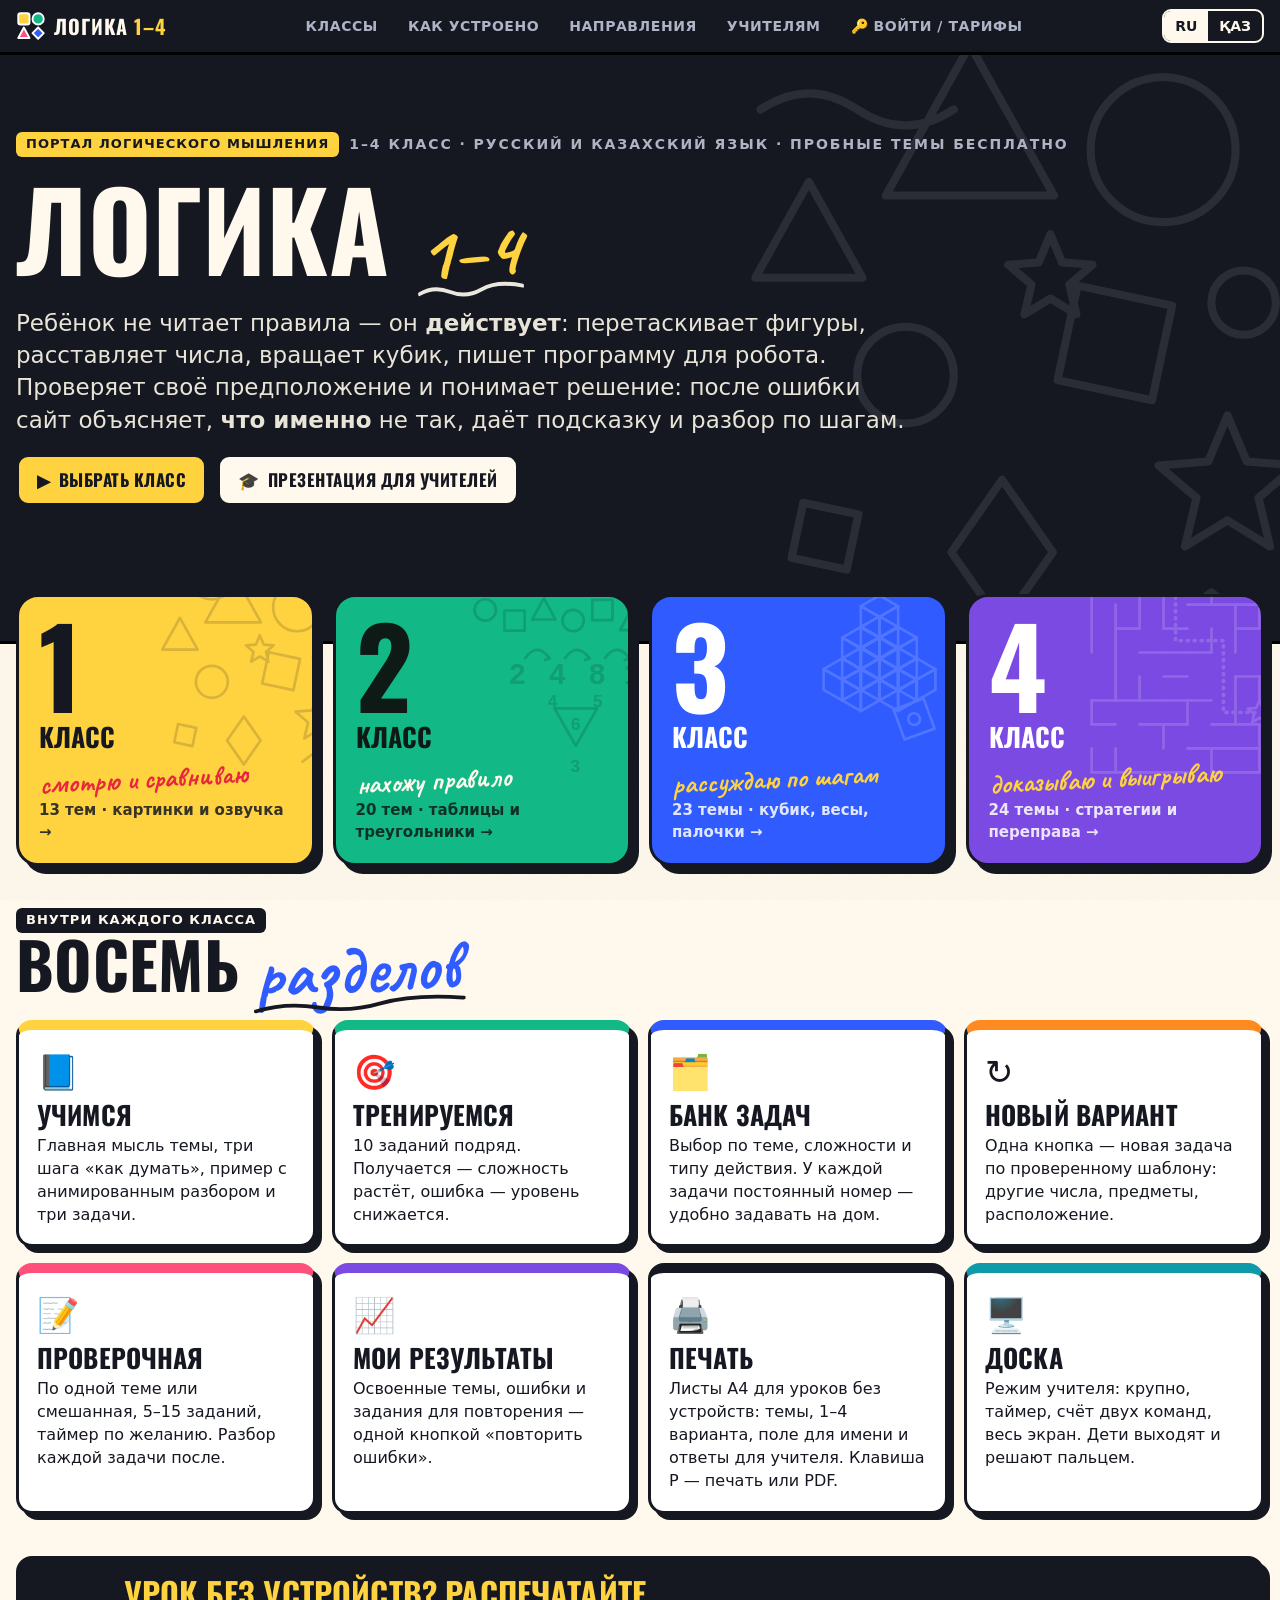
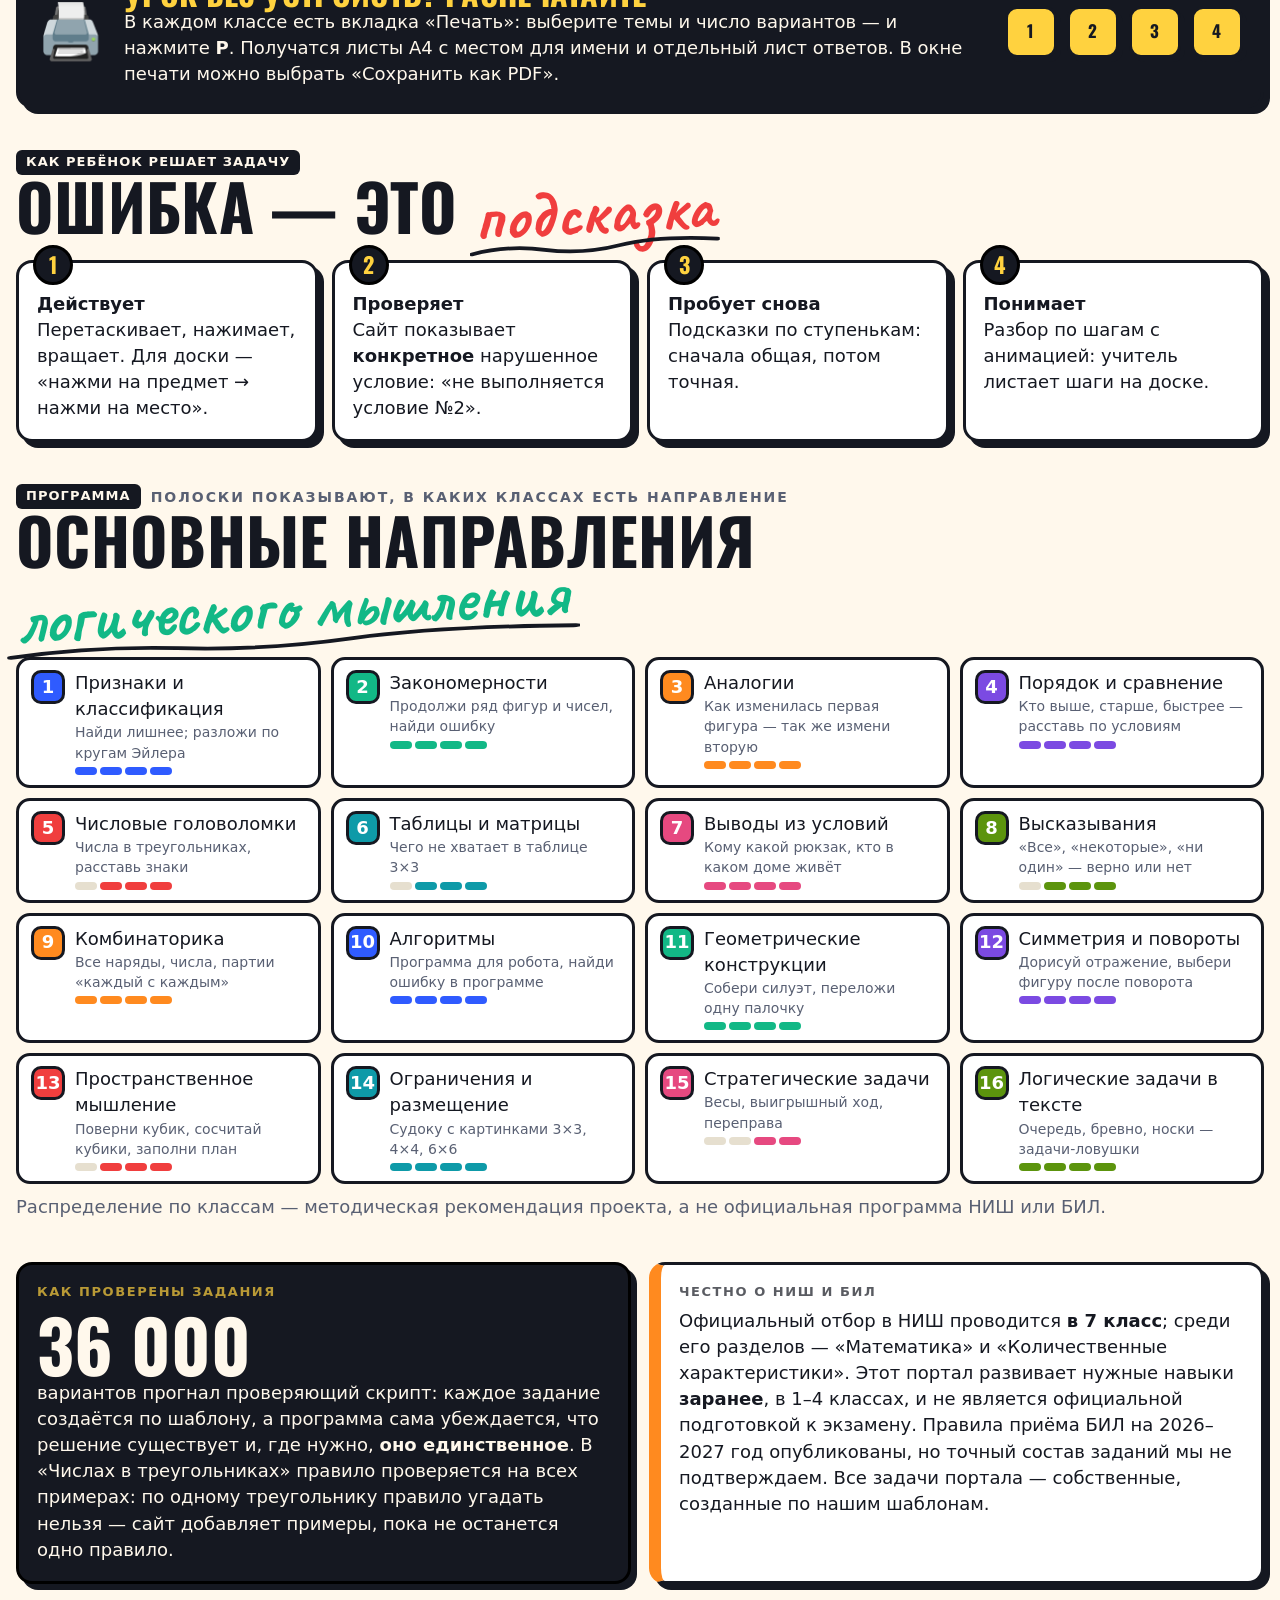
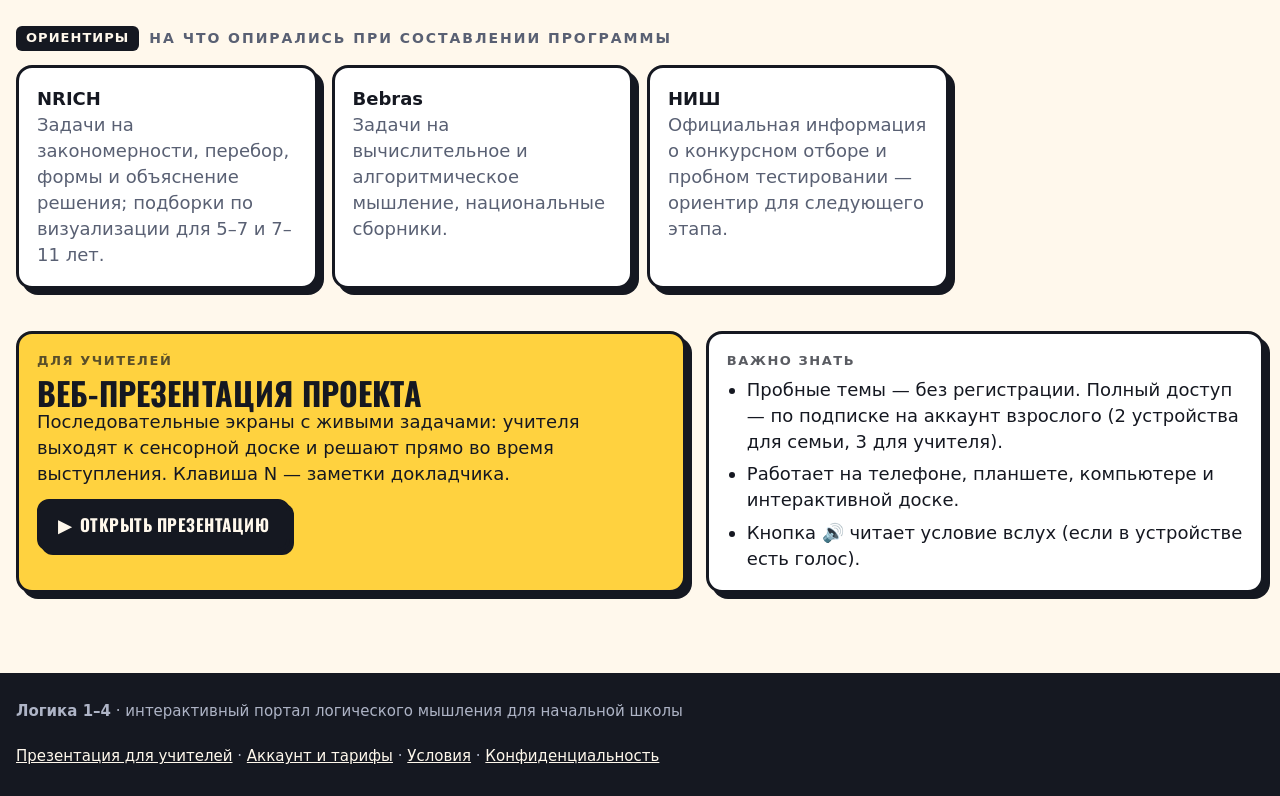
==== index.html @ 484ac3f2 "Публикация открытой части сайта" ====
<!doctype html>
<html lang="ru">
<head>
<meta charset="utf-8">
<meta name="viewport" content="width=device-width,initial-scale=1">
<title>Логика 1–4 — портал логического мышления</title>
<meta name="description" content="Интерактивный портал логического мышления для 1–4 классов: объяснения, задания трёх уровней, банк задач, новые варианты, проверочные работы и режим интерактивной доски. Русский и казахский язык.">
<link rel="icon" href="assets/img/favicon.svg" type="image/svg+xml">
<link rel="stylesheet" href="assets/css/fonts.css?v=4">
<link rel="stylesheet" href="assets/css/style.css?v=4">
<link rel="stylesheet" href="assets/css/site.css?v=4">
<style>
  .topbar .in{justify-content:space-between}
  .plinks{display:flex;gap:6px;flex-wrap:wrap}
  .plinks a{padding:8px 12px;border-radius:9px;font-size:14px;font-weight:700;text-transform:uppercase;letter-spacing:.04em;color:#AEB4C6;text-decoration:none}
  .plinks a:hover{color:#fff}
  .stepsline{display:grid;grid-template-columns:repeat(4,1fr);gap:14px;margin-top:12px}
  .stepsline .card{position:relative;padding-top:28px}
  .stepsline .sn{position:absolute;top:-18px;left:14px;width:40px;height:40px;border-radius:50%;background:var(--ink);color:var(--yellow);display:grid;place-items:center;font-family:var(--f-disp);font-weight:700;font-size:22px;border:3px solid #000}
  .bigfact{font-family:var(--f-disp);font-weight:700;font-size:clamp(40px,6vw,72px);line-height:1;font-variation-settings:"wdth" 75}
  @media (max-width:900px){.stepsline{grid-template-columns:1fr 1fr}}
  @media (max-width:640px){.stepsline{grid-template-columns:1fr}}
</style>
</head>
<body>
<header class="topbar"><div class="in">
  <a class="brand" href="index.html"><svg class="logo" viewBox="0 0 40 40"><rect x="3" y="3" width="15" height="15" rx="3" fill="#FFD23F" stroke="#fff" stroke-width="2.5"/><circle cx="29.5" cy="10.5" r="7.5" fill="#12B886" stroke="#fff" stroke-width="2.5"/><path d="M10.5 22 L18 36 L3 36 Z" fill="#FF4F7B" stroke="#fff" stroke-width="2.5" stroke-linejoin="round"/><path d="M29.5 22 L37 29.5 L29.5 37 L22 29.5 Z" fill="#2F5BFF" stroke="#fff" stroke-width="2.5" stroke-linejoin="round"/></svg><span>Логика <i>1–4</i></span></a>
  <nav class="plinks"><a href="#classes"><span class="ru">Классы</span><span class="kz">Сыныптар</span></a><a href="#how"><span class="ru">Как устроено</span><span class="kz">Құрылымы</span></a><a href="#dirs"><span class="ru">Направления</span><span class="kz">Бағыттар</span></a><a href="teacher/index.html"><span class="ru">Учителям</span><span class="kz">Мұғалімдерге</span></a><a href="account/index.html">🔑 <span class="ru">Войти / тарифы</span><span class="kz">Кіру / тарифтер</span></a></nav>
  <div class="lang-switch" style="margin-left:0"><button data-l="ru">RU</button><button data-l="kz">ҚАЗ</button></div>
</div></header>

<main>
<section class="phero t-dark"><div class="deco d-1"></div><div class="in">
  <div class="eyebrow"><span class="tag"><span class="ru">Портал логического мышления</span><span class="kz">Логикалық ойлау порталы</span></span><span class="ru">1–4 класс · русский и казахский язык · пробные темы бесплатно</span><span class="kz">1–4 сынып · орыс және қазақ тілі · сынақ тақырыптары тегін</span></div>
  <h1><span class="ru">Логика</span><span class="kz">Логика</span> <span class="hand u">1–4</span></h1>
  <p class="lead"><span class="ru">Ребёнок не читает правила — он <b>действует</b>: перетаскивает фигуры, расставляет числа, вращает кубик, пишет программу для робота. Проверяет своё предположение и понимает решение: после ошибки сайт объясняет, <b>что именно</b> не так, даёт подсказку и разбор по шагам.</span><span class="kz">Бала ережені оқымайды — ол <b>әрекет етеді</b>: фигураларды сүйрейді, сандарды қояды, текшені айналдырады, роботқа бағдарлама жазады. Болжамын тексеріп, шешімін түсінеді: қателессе, сайт <b>нақты не</b> дұрыс емес екенін түсіндіреді, кеңес береді, қадамдап талдайды.</span></p>
  <div class="btns"><a class="btn y" href="#classes">▶ <span class="ru">Выбрать класс</span><span class="kz">Сыныпты таңдау</span></a><a class="btn" href="teacher/index.html">🎓 <span class="ru">Презентация для учителей</span><span class="kz">Мұғалімдерге презентация</span></a></div>
  <div style="height:40px"></div>
</div></section>

<div class="page" style="padding-top:0">
  <section id="classes" class="gcards">
    <a class="gcard t-yellow" href="1/index.html"><div class="deco d-1"></div><div class="num">1</div><div class="cl"><span class="ru">класс</span><span class="kz">сынып</span></div><span class="hand"><span class="ru">смотрю и сравниваю</span><span class="kz">қараймын, салыстырамын</span></span><span class="go"><span class="ru">13 тем · картинки и озвучка →</span><span class="kz">13 тақырып · суреттер мен дыбыс →</span></span></a>
    <a class="gcard t-green" href="2/index.html"><div class="deco d-2"></div><div class="num">2</div><div class="cl"><span class="ru">класс</span><span class="kz">сынып</span></div><span class="hand"><span class="ru">нахожу правило</span><span class="kz">ережені табамын</span></span><span class="go"><span class="ru">20 тем · таблицы и треугольники →</span><span class="kz">20 тақырып · кестелер мен үшбұрыштар →</span></span></a>
    <a class="gcard t-blue" href="3/index.html"><div class="deco d-3"></div><div class="num">3</div><div class="cl"><span class="ru">класс</span><span class="kz">сынып</span></div><span class="hand"><span class="ru">рассуждаю по шагам</span><span class="kz">қадамдап ойлаймын</span></span><span class="go"><span class="ru">23 темы · кубик, весы, палочки →</span><span class="kz">23 тақырып · текше, таразы, таяқшалар →</span></span></a>
    <a class="gcard t-purple" href="4/index.html"><div class="deco d-4"></div><div class="num">4</div><div class="cl"><span class="ru">класс</span><span class="kz">сынып</span></div><span class="hand"><span class="ru">доказываю и выигрываю</span><span class="kz">дәлелдеймін, жеңемін</span></span><span class="go"><span class="ru">24 темы · стратегии и переправа →</span><span class="kz">24 тақырып · стратегиялар мен өткел →</span></span></a>
  </section>

  <section id="how" class="sec">
    <div class="eyebrow"><span class="tag"><span class="ru">Внутри каждого класса</span><span class="kz">Әр сыныптың ішінде</span></span></div>
    <h2><span class="ru">Восемь</span><span class="kz">Сегіз</span> <span class="hand u" style="color:var(--blue)"><span class="ru">разделов</span><span class="kz">бөлім</span></span></h2>
    <div class="how" style="margin-top:16px">
      <div class="card" style="--c:var(--yellow)"><div class="ic">📘</div><h3><span class="ru">Учимся</span><span class="kz">Үйренеміз</span></h3><p><span class="ru">Главная мысль темы, три шага «как думать», пример с анимированным разбором и три задачи.</span><span class="kz">Тақырыптың басты ойы, «қалай ойлау» үш қадамы, анимациялы талдауы бар мысал және үш есеп.</span></p></div>
      <div class="card" style="--c:var(--green)"><div class="ic">🎯</div><h3><span class="ru">Тренируемся</span><span class="kz">Жаттығамыз</span></h3><p><span class="ru">10 заданий подряд. Получается — сложность растёт, ошибка — уровень снижается.</span><span class="kz">Қатарынан 10 тапсырма. Шықса — қиындық өседі, қателессе — деңгей төмендейді.</span></p></div>
      <div class="card" style="--c:var(--blue)"><div class="ic">🗂️</div><h3><span class="ru">Банк задач</span><span class="kz">Есептер банкі</span></h3><p><span class="ru">Выбор по теме, сложности и типу действия. У каждой задачи постоянный номер — удобно задавать на дом.</span><span class="kz">Тақырып, қиындық және әрекет түрі бойынша таңдау. Әр есептің тұрақты нөмірі бар — үйге беруге ыңғайлы.</span></p></div>
      <div class="card" style="--c:var(--orange)"><div class="ic">↻</div><h3><span class="ru">Новый вариант</span><span class="kz">Жаңа нұсқа</span></h3><p><span class="ru">Одна кнопка — новая задача по проверенному шаблону: другие числа, предметы, расположение.</span><span class="kz">Бір батырма — тексерілген үлгі бойынша жаңа есеп: басқа сандар, заттар, орналасу.</span></p></div>
      <div class="card" style="--c:var(--pink)"><div class="ic">📝</div><h3><span class="ru">Проверочная</span><span class="kz">Тексеру жұмысы</span></h3><p><span class="ru">По одной теме или смешанная, 5–15 заданий, таймер по желанию. Разбор каждой задачи после.</span><span class="kz">Бір тақырып немесе аралас, 5–15 тапсырма, қаласаң таймер. Соңында әр есептің талдауы.</span></p></div>
      <div class="card" style="--c:var(--purple)"><div class="ic">📈</div><h3><span class="ru">Мои результаты</span><span class="kz">Нәтижелерім</span></h3><p><span class="ru">Освоенные темы, ошибки и задания для повторения — одной кнопкой «повторить ошибки».</span><span class="kz">Меңгерілген тақырыптар, қателер және қайталауға арналған тапсырмалар — «қателерді қайталау» бір батырмасымен.</span></p></div>
      <div class="card" style="--c:var(--ink)"><div class="ic">🖨️</div><h3><span class="ru">Печать</span><span class="kz">Басып шығару</span></h3><p><span class="ru">Листы A4 для уроков без устройств: темы, 1–4 варианта, поле для имени и ответы для учителя. Клавиша P — печать или PDF.</span><span class="kz">Құрылғысыз сабаққа A4 парақтар: тақырыптар, 1–4 нұсқа, есімге орын және мұғалімге жауаптар. P пернесі — басып шығару не PDF.</span></p></div>
      <div class="card" style="--c:var(--teal)"><div class="ic">🖥️</div><h3><span class="ru">Доска</span><span class="kz">Тақта</span></h3><p><span class="ru">Режим учителя: крупно, таймер, счёт двух команд, весь экран. Дети выходят и решают пальцем.</span><span class="kz">Мұғалім режимі: ірі, таймер, екі топтың есебі, толық экран. Балалар шығып, саусақпен шешеді.</span></p></div>
    </div>
  </section>

  <section class="sec">
    <div class="card" style="background:var(--ink);color:var(--paper);display:flex;gap:20px;align-items:center;flex-wrap:wrap">
      <div style="font-size:54px">🖨️</div>
      <div style="flex:1;min-width:260px"><h3 style="color:var(--yellow)"><span class="ru">Урок без устройств? Распечатайте</span><span class="kz">Құрылғысыз сабақ па? Басып шығарыңыз</span></h3>
        <p><span class="ru">В каждом классе есть вкладка «Печать»: выберите темы и число вариантов — и нажмите <b>P</b>. Получатся листы A4 с местом для имени и отдельный лист ответов. В окне печати можно выбрать «Сохранить как PDF».</span><span class="kz">Әр сыныпта «Басып шығару» қойындысы бар: тақырыптар мен нұсқа санын таңдап, <b>P</b> басыңыз. Есімге орны бар A4 парақтар және бөлек жауап парағы шығады. Басып шығару терезесінде «PDF ретінде сақтау» таңдауға болады.</span></p></div>
      <div class="btns"><a class="btn y" href="1/index.html#/print">1</a><a class="btn y" href="2/index.html#/print">2</a><a class="btn y" href="3/index.html#/print">3</a><a class="btn y" href="4/index.html#/print">4</a></div>
    </div>
  </section>

  <section class="sec">
    <div class="eyebrow"><span class="tag"><span class="ru">Как ребёнок решает задачу</span><span class="kz">Бала есепті қалай шығарады</span></span></div>
    <h2><span class="ru">Ошибка — это</span><span class="kz">Қате — бұл</span> <span class="hand u" style="color:var(--red)"><span class="ru">подсказка</span><span class="kz">кеңес</span></span></h2>
    <div class="stepsline">
      <div class="card"><span class="sn">1</span><b><span class="ru">Действует</span><span class="kz">Әрекет етеді</span></b><p><span class="ru">Перетаскивает, нажимает, вращает. Для доски — «нажми на предмет → нажми на место».</span><span class="kz">Сүйрейді, басады, айналдырады. Тақта үшін — «затты бас → орынды бас».</span></p></div>
      <div class="card"><span class="sn">2</span><b><span class="ru">Проверяет</span><span class="kz">Тексереді</span></b><p><span class="ru">Сайт показывает <b>конкретное</b> нарушенное условие: «не выполняется условие №2».</span><span class="kz">Сайт бұзылған <b>нақты</b> шартты көрсетеді: «№2 шарт орындалмайды».</span></p></div>
      <div class="card"><span class="sn">3</span><b><span class="ru">Пробует снова</span><span class="kz">Қайта көреді</span></b><p><span class="ru">Подсказки по ступенькам: сначала общая, потом точная.</span><span class="kz">Кеңестер сатылы: алдымен жалпы, сосын нақты.</span></p></div>
      <div class="card"><span class="sn">4</span><b><span class="ru">Понимает</span><span class="kz">Түсінеді</span></b><p><span class="ru">Разбор по шагам с анимацией: учитель листает шаги на доске.</span><span class="kz">Анимациялы қадамдық талдау: мұғалім қадамдарды тақтада ауыстырады.</span></p></div>
    </div>
  </section>

  <section id="dirs" class="sec">
    <div class="eyebrow"><span class="tag"><span class="ru">Программа</span><span class="kz">Бағдарлама</span></span><span class="ru">полоски показывают, в каких классах есть направление</span><span class="kz">жолақтар бағыттың қай сыныптарда барын көрсетеді</span></div>
    <h2><span class="ru">Основные направления</span><span class="kz">Логикалық ойлаудың</span> <span class="hand u" style="color:var(--green)"><span class="ru">логического мышления</span><span class="kz">негізгі бағыттары</span></span></h2>
    <div class="dirlist" id="dirlist" style="margin-top:16px"></div>
    <p class="mute" style="margin-top:10px"><span class="ru">Распределение по классам — методическая рекомендация проекта, а не официальная программа НИШ или БИЛ.</span><span class="kz">Сыныптарға бөлу — жобаның әдістемелік ұсынымы, НЗМ немесе БИЛ ресми бағдарламасы емес.</span></p>
  </section>

  <section class="sec">
    <div class="grid g2">
      <div class="card dk"><div class="k" style="color:var(--yellow)"><span class="ru">Как проверены задания</span><span class="kz">Тапсырмалар қалай тексерілді</span></div>
        <div class="bigfact">36 000</div>
        <p><span class="ru">вариантов прогнал проверяющий скрипт: каждое задание создаётся по шаблону, а программа сама убеждается, что решение существует и, где нужно, <b>оно единственное</b>. В «Числах в треугольниках» правило проверяется на всех примерах: по одному треугольнику правило угадать нельзя — сайт добавляет примеры, пока не останется одно правило.</span><span class="kz">нұсқаны тексеруші скрипт өткізді: әр тапсырма үлгі бойынша жасалады, ал бағдарлама шешімі бар екенін және қажет болса <b>оның жалғыз екенін</b> өзі тексереді. «Үшбұрыштағы сандарда» ереже барлық мысалда тексеріледі: бір үшбұрыштан ережені табу мүмкін емес — сайт бір ереже қалғанша мысал қосады.</span></p></div>
      <div class="card note"><div class="k"><span class="ru">Честно о НИШ и БИЛ</span><span class="kz">НЗМ мен БИЛ туралы шынын айтсақ</span></div>
        <p><span class="ru">Официальный отбор в НИШ проводится <b>в 7 класс</b>; среди его разделов — «Математика» и «Количественные характеристики». Этот портал развивает нужные навыки <b>заранее</b>, в 1–4 классах, и не является официальной подготовкой к экзамену. Правила приёма БИЛ на 2026–2027 год опубликованы, но точный состав заданий мы не подтверждаем. Все задачи портала — собственные, созданные по нашим шаблонам.</span><span class="kz">НЗМ-ге ресми іріктеу <b>7-сыныпқа</b> өткізіледі; оның бөлімдері арасында «Математика» және «Сандық сипаттамалар» бар. Бұл портал қажетті дағдыларды 1–4 сыныпта <b>алдын ала</b> дамытады және ресми емтиханға дайындық емес. БИЛ-дің 2026–2027 жылға қабылдау ережелері жарияланған, бірақ тапсырмалардың нақты құрамын растамаймыз. Порталдағы барлық есеп — өзіміздің үлгілер бойынша жасалған.</span></p></div>
    </div>
  </section>

  <section class="sec">
    <div class="eyebrow"><span class="tag"><span class="ru">Ориентиры</span><span class="kz">Бағдарлар</span></span><span class="ru">на что опирались при составлении программы</span><span class="kz">бағдарламаны құрағанда сүйенгеніміз</span></div>
    <div class="srcs" style="margin-top:14px">
      <a class="card" href="https://nrich.maths.org/" target="_blank" rel="noopener"><b>NRICH</b><p class="mute"><span class="ru">Задачи на закономерности, перебор, формы и объяснение решения; подборки по визуализации для 5–7 и 7–11 лет.</span><span class="kz">Заңдылық, іріктеу, пішін және шешімді түсіндіру есептері; 5–7 және 7–11 жасқа көрнекі ойлау жинақтары.</span></p></a>
      <a class="card" href="https://www.bebras.org/" target="_blank" rel="noopener"><b>Bebras</b><p class="mute"><span class="ru">Задачи на вычислительное и алгоритмическое мышление, национальные сборники.</span><span class="kz">Есептеу және алгоритмдік ойлау есептері, ұлттық жинақтар.</span></p></a>
      <a class="card" href="https://www.nis.edu.kz/" target="_blank" rel="noopener"><b><span class="ru">НИШ</span><span class="kz">НЗМ</span></b><p class="mute"><span class="ru">Официальная информация о конкурсном отборе и пробном тестировании — ориентир для следующего этапа.</span><span class="kz">Конкурстық іріктеу және сынақ тестілеу туралы ресми ақпарат — келесі кезеңге бағдар.</span></p></a>
    </div>
  </section>

  <section class="sec">
    <div class="teacher">
      <div class="card" style="background:var(--yellow)"><div class="k"><span class="ru">Для учителей</span><span class="kz">Мұғалімдерге</span></div><h3><span class="ru">Веб-презентация проекта</span><span class="kz">Жобаның веб-презентациясы</span></h3>
        <p><span class="ru">Последовательные экраны с живыми задачами: учителя выходят к сенсорной доске и решают прямо во время выступления. Клавиша N — заметки докладчика.</span><span class="kz">Тірі есептері бар экрандар: мұғалімдер сөз сөйлеу кезінде сенсорлы тақтаға шығып, шешеді. N пернесі — баяндамашы жазбалары.</span></p>
        <div class="btns" style="margin-top:12px"><a class="btn dk" href="teacher/index.html">▶ <span class="ru">Открыть презентацию</span><span class="kz">Презентацияны ашу</span></a></div></div>
      <div class="card"><div class="k"><span class="ru">Важно знать</span><span class="kz">Білу маңызды</span></div>
        <ul style="margin-left:20px;display:flex;flex-direction:column;gap:6px">
          <li><span class="ru">Пробные темы — без регистрации. Полный доступ — по подписке на аккаунт взрослого (2 устройства для семьи, 3 для учителя).</span><span class="kz">Сынақ тақырыптары — тіркеусіз. Толық қолжетімділік — ересектің аккаунтына жазылым арқылы (отбасына 2, мұғалімге 3 құрылғы).</span></li>
          <li><span class="ru">Работает на телефоне, планшете, компьютере и интерактивной доске.</span><span class="kz">Телефонда, планшетте, компьютерде және интерактивті тақтада жұмыс істейді.</span></li>
          <li><span class="ru">Кнопка 🔊 читает условие вслух (если в устройстве есть голос).</span><span class="kz">🔊 батырмасы шартты дауыстап оқиды (құрылғыда дауыс болса).</span></li>
        </ul></div>
    </div>
  </section>
</div>
</main>
<footer><div class="in"><div><b>Логика 1–4</b> · <span class="ru">интерактивный портал логического мышления для начальной школы</span><span class="kz">бастауыш мектепке арналған логикалық ойлаудың интерактивті порталы</span></div><div><a href="teacher/index.html"><span class="ru">Презентация для учителей</span><span class="kz">Мұғалімдерге презентация</span></a> · <a href="account/index.html"><span class="ru">Аккаунт и тарифы</span><span class="kz">Аккаунт және тарифтер</span></a> · <a href="terms.html"><span class="ru">Условия</span><span class="kz">Шарттар</span></a> · <a href="privacy.html"><span class="ru">Конфиденциальность</span><span class="kz">Құпиялылық</span></a></div></div></footer>
<script src="assets/js/core.js?v=4"></script>
<script src="assets/js/curriculum.js?v=4"></script>
<script>
  // список направлений с полосками классов
  const TT = { odd: "classify", sort: "classify", pattern: "patterns", numseq: "patterns", analogy: "analogy", order: "order", triangle: "numpuzzle", signs: "numpuzzle", matrix: "matrix", deduce: "deduce", statements: "statements", combi: "combi", robot: "algo", pieces: "geometry", sticks: "geometry", mirror: "symmetry", rotate: "symmetry", cube3d: "spatial", cubes: "spatial", sudoku: "sudoku", scales: "strategy", nim: "strategy", river: "strategy", wordprob: "text" };
  const EX = { classify: tx("Найди лишнее; разложи по кругам Эйлера", "Артығын тап; Эйлер шеңберлеріне орналастыр"), patterns: tx("Продолжи ряд фигур и чисел, найди ошибку", "Фигуралар мен сандар қатарын жалғастыр, қатені тап"), analogy: tx("Как изменилась первая фигура — так же измени вторую", "Бірінші фигура қалай өзгерді — екіншісін де солай өзгерт"), order: tx("Кто выше, старше, быстрее — расставь по условиям", "Кім биік, үлкен, жылдам — шарт бойынша тұрғыз"), numpuzzle: tx("Числа в треугольниках, расставь знаки", "Үшбұрыштағы сандар, таңбаларды қой"), matrix: tx("Чего не хватает в таблице 3×3", "3×3 кестеде не жетпейді"), deduce: tx("Кому какой рюкзак, кто в каком доме живёт", "Кімге қай рюкзак, кім қай үйде тұрады"), statements: tx("«Все», «некоторые», «ни один» — верно или нет", "«Барлық», «кейбір», «бірде-бір» — дұрыс па"), combi: tx("Все наряды, числа, партии «каждый с каждым»", "Барлық киім, сандар, «әркім әркіммен» партиялар"), algo: tx("Программа для робота, найди ошибку в программе", "Роботқа бағдарлама, бағдарламадағы қатені тап"), geometry: tx("Собери силуэт, переложи одну палочку", "Сұлбаны құрастыр, бір таяқшаны ауыстыр"), symmetry: tx("Дорисуй отражение, выбери фигуру после поворота", "Шағылысын сал, бұрғаннан кейінгі фигураны таңда"), spatial: tx("Поверни кубик, сосчитай кубики, заполни план", "Текшені айналдыр, текшелерді сана, жоспарды толтыр"), sudoku: tx("Судоку с картинками 3×3, 4×4, 6×6", "Суретті судоку 3×3, 4×4, 6×6"), strategy: tx("Весы, выигрышный ход, переправа", "Таразы, жеңіс жүрісі, өткел"), text: tx("Очередь, бревно, носки — задачи-ловушки", "Кезек, бөрене, шұлық — тұзақ-есептер") };
  const html = Object.entries(DIRS).sort((a, b) => a[1].n - b[1].n).map(([d, v]) => {
    const gr = [1, 2, 3, 4].map(g => GRADES[g].topics.some(t => TT[t] === d));
    return `<div class="di" style="--dc:${v.color}"><b>${v.n}</b><div>${T(v.title)}<small>${T(EX[d])}</small><div class="gradeline">${gr.map((on, i) => `<i class="${on ? "on" : ""}" title="${i + 1} класс"></i>`).join("")}</div></div></div>`;
  }).join("");
  document.getElementById("dirlist").innerHTML = html;
  initLang();
</script>
</body>
</html>
---- assets/css/fonts.css ----
/* Шрифты лежат в проекте — сайт не зависит от Google Fonts и работает в любой сети.
   Caveat — рукописные пометки; Oswald — заголовки на устройствах без Bahnschrift (телефоны, планшеты, Mac). */
@font-face{font-family:"Caveat";font-weight:700;font-display:swap;src:url(../fonts/caveat-latin-700.woff2) format("woff2");unicode-range:U+0000-00FF,U+0131,U+0152-0153,U+02BB-02BC,U+02C6,U+02DA,U+02DC,U+2000-206F,U+20AC,U+2122,U+2191,U+2193,U+2212,U+2215}
@font-face{font-family:"Caveat";font-weight:700;font-display:swap;src:url(../fonts/caveat-cyrillic-700.woff2) format("woff2");unicode-range:U+0301,U+0400-045F,U+0490-0491,U+04B0-04B1,U+2116}
@font-face{font-family:"Caveat";font-weight:700;font-display:swap;src:url(../fonts/caveat-cyrillic-ext-700.woff2) format("woff2");unicode-range:U+0460-052F,U+1C80-1C88,U+20B4,U+2DE0-2DFF,U+A640-A69F,U+FE2E-FE2F}
@font-face{font-family:"Oswald";font-weight:200 700;font-display:swap;src:url(../fonts/oswald-latin.woff2) format("woff2");unicode-range:U+0000-00FF,U+0131,U+0152-0153,U+02BB-02BC,U+02C6,U+02DA,U+02DC,U+2000-206F,U+20AC,U+2122,U+2191,U+2193,U+2212,U+2215}
@font-face{font-family:"Oswald";font-weight:200 700;font-display:swap;src:url(../fonts/oswald-cyrillic.woff2) format("woff2");unicode-range:U+0301,U+0400-045F,U+0490-0491,U+04B0-04B1,U+2116}
@font-face{font-family:"Oswald";font-weight:200 700;font-display:swap;src:url(../fonts/oswald-cyrillic-ext.woff2) format("woff2");unicode-range:U+0460-052F,U+1C80-1C88,U+20B4,U+2DE0-2DFF,U+A640-A69F,U+FE2E-FE2F}
---- assets/css/style.css ----
/* =====================================================================
   ЛОГИКА 1–4 — оформление. Та же система, что в уроке «Логика с нуля»:
   плоские контрастные цвета, толстая обводка, жёсткая тень, крупные
   сжатые заголовки + рукописные пометки Caveat.  Цвета — здесь, вверху.
   ===================================================================== */
:root{
  --ink:#151821; --paper:#FFF8EC; --card:#FFFFFF; --line:#151821;
  --blue:#2F5BFF; --green:#12B886; --pink:#FF4F7B; --red:#F03E3E; --orange:#FF8A1F;
  --purple:#7B4AE2; --teal:#0E9AA8; --yellow:#FFD23F; --mute:#596073;
  --g:#FFD23F; --gink:#151821;           /* цвет класса — задаётся на странице класса */
  --f-disp:Bahnschrift,"Oswald","Segoe UI",Arial,sans-serif;
  --f-body:Bahnschrift,"Segoe UI",system-ui,-apple-system,Roboto,Arial,sans-serif;
  --f-hand:Caveat,"Segoe Print",cursive;
  --f-mono:Consolas,"Courier New",monospace;
  --r:16px; --sh:6px 6px 0 var(--line);
}
*{box-sizing:border-box;margin:0;padding:0}
html{-webkit-text-size-adjust:100%}
body{background:var(--paper);color:var(--ink);font-family:var(--f-body);font-size:18px;line-height:1.45;min-height:100vh;overflow-x:hidden}
button{font:inherit;color:inherit;cursor:pointer;border:0;background:none;touch-action:manipulation}
a{color:inherit}
img,svg{max-width:100%}
body:not(.lang-kz) .kz{display:none!important}
body.lang-kz .ru{display:none!important}
::selection{background:var(--yellow)}

/* бумажная фактура */
body::before{content:"";position:fixed;inset:0;pointer-events:none;z-index:0;opacity:.35;
  background-image:url("data:image/svg+xml,%3Csvg xmlns='http://www.w3.org/2000/svg' width='160' height='160'%3E%3Cfilter id='n'%3E%3CfeTurbulence type='fractalNoise' baseFrequency='.9' numOctaves='2'/%3E%3CfeColorMatrix values='0 0 0 0 0.08  0 0 0 0 0.07  0 0 0 0 0.05  0 0 0 .09 0'/%3E%3C/filter%3E%3Crect width='160' height='160' filter='url(%23n)'/%3E%3C/svg%3E")}

/* ================= ТИПОГРАФИКА ================= */
h1,h2,h3,.disp{font-family:var(--f-disp);font-weight:700;font-variation-settings:"wdth" 75,"wght" 700;text-transform:uppercase;line-height:.95;letter-spacing:.005em}
h1{font-size:clamp(46px,8.5vw,118px)}
h2{font-size:clamp(32px,5vw,64px)}
h3{font-size:clamp(22px,2.6vw,32px);line-height:1}
.hand{font-family:var(--f-hand);font-weight:700;text-transform:none;letter-spacing:0;display:inline-block;transform:rotate(-3deg);line-height:1;position:relative}
h1 .hand,h2 .hand{font-size:1.08em}
.hand.u::after{content:"";position:absolute;left:-2%;right:-2%;bottom:-.12em;height:.22em;background:url("data:image/svg+xml,%3Csvg xmlns='http://www.w3.org/2000/svg' viewBox='0 0 200 20' preserveAspectRatio='none'%3E%3Cpath d='M2 12 Q 30 2 60 11 T 120 10 T 198 8' fill='none' stroke='%23151821' stroke-width='5' stroke-linecap='round'/%3E%3C/svg%3E") center/100% 100% no-repeat}
.hnote{font-family:var(--f-hand);font-weight:700;font-size:clamp(22px,2.4vw,32px);line-height:1.05;transform:rotate(-2deg);display:inline-block}
.eyebrow{font-size:14px;font-weight:700;letter-spacing:.14em;text-transform:uppercase;color:var(--mute);display:flex;gap:10px;align-items:center;flex-wrap:wrap}
.tag{display:inline-block;background:var(--ink);color:var(--paper);padding:3px 10px;border-radius:6px;letter-spacing:.08em;font-size:13px;font-weight:700;text-transform:uppercase}
.lead{font-size:clamp(18px,1.8vw,23px);line-height:1.4;max-width:900px}
.mute{color:var(--mute)}
b,strong{font-weight:700}
mark{background:var(--yellow);color:var(--ink);padding:0 .15em;border-radius:3px}
.inl{display:inline-flex;vertical-align:middle;margin:0 4px}
.inl svg{width:30px;height:30px}

/* ================= КАРКАС СТРАНИЦЫ ================= */
.topbar{position:sticky;top:0;z-index:30;background:var(--ink);color:var(--paper);border-bottom:3px solid #000}
.topbar .in{max-width:1320px;margin:0 auto;display:flex;align-items:center;gap:12px;padding:8px 16px;flex-wrap:wrap}
.brand{font-family:var(--f-disp);font-weight:700;font-variation-settings:"wdth" 75;letter-spacing:.05em;text-transform:uppercase;font-size:20px;text-decoration:none;white-space:nowrap;display:flex;align-items:center;gap:8px}
.brand i{font-style:normal;color:var(--yellow)}
.brand .logo{width:30px;height:30px}
.gpills{display:flex;gap:6px}
.gpills a{width:40px;height:40px;border-radius:10px;display:grid;place-items:center;font-family:var(--f-disp);font-weight:700;font-size:20px;text-decoration:none;border:2px solid #2A2F3E;color:#AEB4C6}
.gpills a.on{background:var(--g);color:var(--gink);border-color:var(--g)}
.tabs{display:flex;gap:4px;flex:1;min-width:0;overflow-x:auto;scrollbar-width:none}
.tabs::-webkit-scrollbar{display:none}
.tabs a{padding:8px 12px;border-radius:9px;font-size:14px;font-weight:700;text-transform:uppercase;letter-spacing:.04em;color:#AEB4C6;white-space:nowrap;text-decoration:none;border:2px solid transparent}
.tabs a.on{color:#fff;border-color:var(--g)}
.lang-switch{display:flex;border:2px solid var(--paper);border-radius:9px;overflow:hidden;margin-left:auto}
.lang-switch button{padding:5px 11px;font-weight:700;font-size:14px}
.lang-switch button.on{background:var(--paper);color:var(--ink)}
main{position:relative;z-index:1}
.page{max-width:1320px;margin:0 auto;padding:28px 16px 80px}
.sec{margin:42px 0 0}
.sec>h2{margin-bottom:14px}
footer{position:relative;z-index:1;background:var(--ink);color:#AEB4C6;padding:28px 16px;font-size:15px}
footer .in{max-width:1320px;margin:0 auto;display:flex;gap:24px;flex-wrap:wrap;justify-content:space-between}
footer a{color:var(--paper)}

/* ================= БЛОКИ ================= */
.card{background:var(--card);border:3px solid var(--line);box-shadow:var(--sh);border-radius:var(--r);padding:18px}
.card.flat{box-shadow:none}
.card.dk{background:var(--ink);color:var(--paper);border-color:#000}
.grid{display:grid;gap:18px}
.g2{grid-template-columns:repeat(2,minmax(0,1fr))}
.g3{grid-template-columns:repeat(3,minmax(0,1fr))}
.g4{grid-template-columns:repeat(4,minmax(0,1fr))}
.auto{grid-template-columns:repeat(auto-fill,minmax(240px,1fr))}
.row{display:flex;gap:14px;flex-wrap:wrap;align-items:center}
.grow{flex:1}
.pill{display:inline-flex;align-items:center;gap:6px;padding:6px 12px;border-radius:999px;border:3px solid var(--line);background:#fff;font-weight:700;font-size:15px}
.pill svg{height:26px;width:auto}
.btn{font-family:var(--f-disp);font-weight:700;text-transform:uppercase;letter-spacing:.03em;font-size:17px;padding:10px 18px;min-height:52px;min-width:52px;border:3px solid var(--ink);background:var(--paper);color:var(--ink);border-radius:12px;box-shadow:4px 4px 0 var(--ink);display:inline-flex;align-items:center;justify-content:center;gap:8px;transition:transform .08s,box-shadow .08s;text-decoration:none;font-variation-settings:"wdth" 85}
.btn:active{transform:translate(3px,3px);box-shadow:1px 1px 0 var(--ink)}
.btn.y{background:var(--yellow)} .btn.g{background:var(--g);color:var(--gink)}
.btn.dk{background:var(--ink);color:var(--paper)}
.btn.sm{min-height:44px;padding:6px 13px;font-size:15px}
.btn[disabled]{opacity:.45;pointer-events:none}
.btns{display:flex;gap:10px;flex-wrap:wrap;align-items:center}
.k{font-size:13px;font-weight:700;letter-spacing:.12em;text-transform:uppercase;opacity:.7;margin-bottom:6px}
#toast{position:fixed;left:50%;bottom:24px;transform:translate(-50%,140%);background:var(--ink);color:var(--paper);padding:12px 20px;border-radius:12px;border:3px solid #000;z-index:200;font-weight:700;max-width:min(92vw,620px);text-align:center;transition:transform .3s}
#toast.show{transform:translate(-50%,0)}

/* ================= ЗАДАНИЕ ================= */
.task{background:var(--card);border:3px solid var(--line);border-radius:20px;box-shadow:8px 8px 0 var(--line);padding:clamp(14px,2vw,24px);position:relative}
.task.shake{animation:shake .4s}
.task.solved{box-shadow:8px 8px 0 var(--green)}
.thead{margin-bottom:14px}
.tmeta{display:flex;gap:10px;align-items:center;flex-wrap:wrap;margin-bottom:10px}
.tdir{background:var(--ink);color:var(--paper);padding:3px 10px;border-radius:6px;font-size:12px;font-weight:700;letter-spacing:.08em;text-transform:uppercase}
.ttitle{font-family:var(--f-disp);font-weight:700;font-variation-settings:"wdth" 75;text-transform:uppercase;font-size:20px}
.tnum{font-family:var(--f-mono);font-weight:700;color:var(--mute)}
.lvl{display:inline-flex;gap:4px;margin-left:auto}
.lvl i{width:12px;height:12px;border-radius:50%;border:2px solid var(--ink);display:block}
.lvl i.on{background:var(--ink)}
.tq{display:flex;gap:12px;align-items:flex-start}
.say{flex:none;width:52px;height:52px;border-radius:50%;border:3px solid var(--ink);background:var(--yellow);display:grid;place-items:center;box-shadow:3px 3px 0 var(--ink)}
.say:active{transform:translate(2px,2px);box-shadow:1px 1px 0 var(--ink)}
.qtext{font-size:clamp(19px,2vw,25px);line-height:1.35;font-weight:600;padding-top:8px}
.tbody{display:flex;flex-direction:column;gap:16px;align-items:center;padding:6px 0}
.tbody.locked{pointer-events:none}
.tbody.locked .keypad{opacity:.4}
.tfeed{min-height:8px;margin-top:12px}
.fb{border:3px solid var(--line);border-radius:14px;padding:12px 16px;font-size:18px;line-height:1.4;animation:rise .3s ease}
.fb.ok{background:#D3F9E8}.fb.err{background:#FFE0E8}.fb.hint{background:#FFF3BF}.fb.info{background:#EEF2FF}.fb.steps{background:var(--paper)}
.fb b{display:block;margin-bottom:2px}
.fb ol{margin:6px 0 10px 24px}.fb li{margin:6px 0}
.fb .btns{margin-top:6px}
.tbar{display:flex;gap:10px;flex-wrap:wrap;align-items:center;margin-top:14px;border-top:3px dashed #D9D2C2;padding-top:14px}
.pulse{animation:pulse 1.1s ease infinite}
@keyframes pulse{50%{box-shadow:0 0 0 6px rgba(255,210,63,.8),4px 4px 0 var(--ink)}}
@keyframes shake{20%,60%{transform:translateX(-7px)}40%,80%{transform:translateX(7px)}}
@keyframes rise{from{opacity:0;transform:translateY(10px)}to{opacity:1;transform:none}}
@keyframes pop{0%{transform:scale(.6)}70%{transform:scale(1.12)}100%{transform:scale(1)}}
.pop{animation:pop .35s ease}
.hl{outline:5px solid var(--yellow)!important;outline-offset:2px;border-radius:10px}
.dim{opacity:.3}

/* варианты ответа */
.choices{display:flex;gap:12px;flex-wrap:wrap;justify-content:center}
.choice{position:relative;min-width:84px;min-height:84px;padding:10px 14px;border:3px solid var(--line);border-radius:14px;background:#fff;box-shadow:4px 4px 0 var(--line);display:flex;align-items:center;justify-content:center;transition:transform .1s}
.choice .ltr{position:absolute;top:-12px;left:-10px;width:26px;height:26px;border-radius:50%;background:var(--ink);color:#fff;font-size:13px;font-weight:700;display:grid;place-items:center}
.choice.sel{background:#FFF3BF;transform:translateY(-3px);box-shadow:4px 7px 0 var(--line)}
.choice.good{background:#B2F2D6}.choice.bad{background:#FFC2D1;animation:shake .4s}
.bign{font-family:var(--f-disp);font-size:44px;font-variation-settings:"wdth" 80}

/* перетаскивание */
.pool{display:flex;flex-wrap:wrap;gap:10px;justify-content:center;min-height:76px;padding:10px;border:3px dashed #CFC6B2;border-radius:16px;width:100%}
.chip{display:inline-flex;align-items:center;justify-content:center;gap:6px;padding:6px 10px;min-height:60px;min-width:60px;border:3px solid var(--line);border-radius:14px;background:#fff;font-weight:700;font-size:17px;cursor:grab;touch-action:none;user-select:none;-webkit-user-select:none;box-shadow:3px 3px 0 var(--line)}
.chip.pic{padding:4px}
.chip.sel{outline:5px solid var(--yellow);outline-offset:2px}
.chip.dragging{opacity:.3}
.chip.ghost{position:fixed;z-index:999;pointer-events:none;opacity:.95;transform:rotate(-3deg) scale(1.06);box-shadow:8px 8px 0 rgba(0,0,0,.35)}
.chip.bad{border-color:var(--red);box-shadow:3px 3px 0 var(--red);animation:shake .4s}
.chip.ok{background:#D3F9E8}
.chip.person svg{height:46px;width:auto}
.dz{border:3px dashed var(--line);border-radius:14px;padding:8px;min-height:84px;display:flex;flex-wrap:wrap;gap:8px;align-content:flex-start;justify-content:center;background:rgba(255,255,255,.6);transition:background .15s}
.dz.over{background:#FFF3BF;border-style:solid}
.dzt{width:100%;font-weight:700;font-size:15px;text-transform:uppercase;letter-spacing:.05em;text-align:center}
.emo{font-family:"Segoe UI Emoji","Apple Color Emoji","Noto Color Emoji",sans-serif;line-height:1;display:inline-block}

/* — найди лишнее — */
.oddrow{display:flex;gap:14px;flex-wrap:wrap;justify-content:center}
.oddit{border:3px solid var(--line);border-radius:18px;background:#fff;padding:12px;box-shadow:4px 4px 0 var(--line);display:flex;flex-direction:column;align-items:center;gap:4px;min-width:110px;min-height:120px;justify-content:center;transition:transform .12s}
.oddit.sel{background:#FFF3BF;transform:translateY(-4px)}
.oddit.good{background:#B2F2D6}.oddit.bad{background:#FFC2D1;animation:shake .4s}
.oddit .cap{font-family:var(--f-hand);font-size:24px;font-weight:700;min-height:26px;color:var(--blue)}

/* — разложи — */
.boxes{display:grid;grid-template-columns:1fr 1fr;gap:14px;width:100%}
.box{min-height:150px}
.zl{display:inline-flex;align-items:center;gap:8px}
.zl svg{width:34px;height:34px}
.sw{display:inline-block;width:26px;height:26px;border-radius:50%;border:3px solid var(--ink)}
.ttable{display:grid;grid-template-columns:auto 1fr 1fr;gap:8px;width:100%;max-width:720px}
.ttable .th{display:flex;align-items:center;justify-content:center;gap:6px;font-weight:700;font-size:15px;text-transform:uppercase}
.ttable .th svg{width:36px;height:36px}
.ttable .cell{min-height:110px}
.venn{position:relative;width:100%;max-width:760px;aspect-ratio:2/1}
.vbg{position:absolute;inset:0;width:100%;height:100%}
.va{fill:rgba(47,91,255,.10);stroke:var(--blue);stroke-width:5}
.vb{fill:rgba(255,138,31,.12);stroke:var(--orange);stroke-width:5}
.vlab{position:absolute;top:-6px;font-family:var(--f-hand);font-weight:700;font-size:30px;background:var(--paper);padding:0 8px;border-radius:8px}
.vlab.a{left:8%;color:var(--blue);transform:rotate(-4deg)}.vlab.b{right:8%;color:#C2550A;transform:rotate(3deg)}
.vz{position:absolute;border:none;background:transparent;min-height:0;padding:4px}
.vz.over{background:rgba(255,210,63,.35)}
.vennwrap{width:100%;display:flex;flex-direction:column;align-items:center;gap:12px}
.zA{left:4%;top:14%;width:32%;height:72%;border-radius:50% 0 0 50%}
.zAB{left:37%;top:10%;width:26%;height:80%;border-radius:40%}
.zB{right:4%;top:14%;width:32%;height:72%;border-radius:0 50% 50% 0}
.vz .chip svg{width:44px;height:44px}
.vout{width:100%;max-width:760px;min-height:84px}

/* — ряд фигур — */
.patrow{display:flex;gap:8px;flex-wrap:wrap;justify-content:center;align-items:center}
.pit{width:86px;height:86px;border:3px solid transparent;border-radius:14px;display:grid;place-items:center;background:#fff}
.pit.g0{box-shadow:0 6px 0 -1px var(--blue)}.pit.g1{box-shadow:0 6px 0 -1px var(--orange)}
.pit.blank{border:3px dashed var(--line);background:#FFF3BF;font-family:var(--f-disp);font-size:44px;font-weight:700}
.pit.blank.filled{border-style:solid;background:#fff}
.pit.sel{border-color:var(--ink);background:#FFF3BF}.pit.good{background:#B2F2D6;border-color:var(--green)}.pit.bad{background:#FFC2D1;animation:shake .4s}

/* — числовой ряд — */
.numrow{display:flex;align-items:flex-end;justify-content:center;flex-wrap:wrap;gap:0;padding-top:46px}
.nc{min-width:76px;height:76px;padding:0 8px;border:3px solid var(--line);border-radius:14px;background:#fff;display:grid;place-items:center;font-family:var(--f-disp);font-size:38px;font-weight:700;box-shadow:3px 3px 0 var(--line)}
.nc.blank{background:#FFF3BF;padding:0}
.arc{width:44px;height:76px;position:relative}
.arc span{position:absolute;left:50%;top:-40px;transform:translateX(-50%);white-space:nowrap;font-family:var(--f-hand);font-weight:700;font-size:28px;color:var(--red);opacity:0;transition:opacity .4s}
.arc::before{content:"";position:absolute;left:-30px;right:-30px;top:-14px;height:30px;border:3px solid var(--red);border-bottom:none;border-radius:50% 50% 0 0;opacity:0;transition:opacity .4s}
.numrow.arcs .arc span,.numrow.arcs .arc::before{opacity:1}
.numf{min-width:76px;height:70px;border-radius:12px;border:none;background:transparent;font-family:var(--f-disp);font-size:38px;font-weight:700;color:var(--ink);display:grid;place-items:center;padding:0 8px}
.numf.empty .v{opacity:.35}
.numf.focus{outline:4px solid var(--blue);outline-offset:-4px}
.ansline .numf,.tri .numf{background:#FFF3BF;border:3px solid var(--line);height:64px}
.numf.good{background:#B2F2D6!important}.numf.bad{background:#FFC2D1!important;animation:shake .4s}
.keypad{display:grid;grid-template-columns:repeat(3,64px);gap:8px}
.keypad button{height:58px;border:3px solid var(--line);border-radius:12px;background:#fff;font-family:var(--f-disp);font-weight:700;font-size:26px;box-shadow:3px 3px 0 var(--line)}
.keypad button:active{transform:translate(2px,2px);box-shadow:1px 1px 0 var(--line)}
.keypad button.ok{background:var(--yellow);font-size:20px}
.ansline{display:flex;align-items:center;gap:12px;font-family:var(--f-disp);font-weight:700;font-size:28px;text-transform:uppercase}

/* — аналогии — */
.analog{display:flex;align-items:center;justify-content:center;gap:10px;flex-wrap:wrap}
.ap{width:118px;height:118px;border:3px solid var(--line);border-radius:16px;display:grid;place-items:center;background:#fff;box-shadow:3px 3px 0 var(--line)}
.ap.q{background:#FFF3BF;border-style:dashed;font-family:var(--f-disp);font-size:52px;font-weight:700}
.aa{font-size:38px;font-weight:700}
.asep{font-family:var(--f-hand);font-weight:700;font-size:28px;line-height:1;text-align:center;color:var(--purple);padding:0 10px;transform:rotate(-4deg)}
.anotes{display:flex;gap:18px;flex-wrap:wrap;justify-content:center;color:var(--red)}

/* — условия, расстановки — */
.clues{list-style:none;counter-reset:c;display:flex;flex-direction:column;gap:8px;width:100%;max-width:820px}
.clues li{counter-increment:c;position:relative;padding:10px 14px 10px 52px;border:3px solid var(--line);border-radius:12px;background:var(--paper);font-size:19px;font-weight:600}
.clues li::before{content:counter(c);position:absolute;left:10px;top:50%;transform:translateY(-50%);width:30px;height:30px;border-radius:50%;background:var(--ink);color:#fff;font-weight:700;font-size:15px;display:grid;place-items:center}
.clues li.bad{background:#FFC2D1;animation:shake .4s}.clues li.hl{background:#FFF3BF;outline:none!important}.clues li.okc{background:#D3F9E8}
.slots{display:flex;gap:10px;align-items:stretch;flex-wrap:wrap;justify-content:center;width:100%}
.slot{min-width:118px;min-height:96px;position:relative}
.slot>b{position:absolute;top:4px;left:8px;font-family:var(--f-disp);font-size:18px;color:#B6AE9B}
.slab{align-self:center;font-family:var(--f-hand);font-weight:700;font-size:24px;color:var(--purple);max-width:120px;line-height:1}
.slab.l{transform:rotate(-4deg)}.slab.r{transform:rotate(3deg)}
.kids{display:flex;gap:14px;flex-wrap:wrap;justify-content:center}
.kid{display:flex;flex-direction:column;align-items:center;gap:4px;font-size:18px}
.kid .slot{min-width:96px;min-height:82px}
.street{display:flex;gap:10px;flex-wrap:wrap;justify-content:center}
.house{display:flex;flex-direction:column;align-items:center;gap:4px}
.house .hs{width:116px}
.house .slot{min-width:116px;min-height:78px}
.lgrid-wrap{width:100%;display:flex;justify-content:center}
.lgrid{border-collapse:separate;border-spacing:4px}
.lgrid th{font-weight:700;padding:2px 8px;font-size:16px}
.lgrid td{width:52px;height:46px;text-align:center;border:3px solid var(--line);border-radius:8px;background:#fff;font-size:26px;font-weight:700}
.lgrid td.y{background:#B2F2D6}.lgrid td.n{background:#FFE0E8;color:var(--red)}

/* — высказывания — */
.spic{display:flex;flex-wrap:wrap;gap:8px;justify-content:center;padding:12px;border:3px solid var(--line);border-radius:16px;background:var(--paper);max-width:760px}
.sit{display:grid;place-items:center;border-radius:12px;transition:opacity .2s}
.stlist{display:flex;flex-direction:column;gap:10px;width:100%;max-width:880px}
.stm{display:flex;gap:12px;align-items:center;justify-content:space-between;border:3px solid var(--line);border-radius:14px;padding:10px 12px;background:#fff;flex-wrap:wrap}
.stm.bad{background:#FFE0E8}.stm.good{background:#D3F9E8}
.stt{font-size:20px;font-weight:600;flex:1;min-width:220px}
.tf{display:flex;gap:6px}
.tf button{min-height:48px;padding:6px 14px;border:3px solid var(--line);border-radius:10px;font-weight:700;background:var(--paper);text-transform:uppercase;font-size:15px}
.tf button.on[data-v="1"]{background:var(--green);color:#fff}.tf button.on[data-v="0"]{background:var(--red);color:#fff}

/* — треугольники — */
.trirow{display:flex;gap:18px;flex-wrap:wrap;justify-content:center}
.tri{position:relative;width:210px;height:236px}
.tri svg{position:absolute;left:0;top:0;width:210px;height:194px}
.tvs{font-family:var(--f-disp);font-weight:700;font-size:25px;text-anchor:middle;dominant-baseline:central;fill:var(--ink)}
.tvm{font-family:var(--f-disp);font-weight:700;font-size:44px;text-anchor:middle;dominant-baseline:central;fill:var(--blue)}
.tslot{position:absolute;left:50%;top:90px;transform:translateX(-50%)}
.tri .numf{min-width:74px;height:58px}
.tcalc{position:absolute;left:-20px;right:-20px;top:200px;text-align:center;font-family:var(--f-hand);font-weight:700;font-size:24px;color:var(--red);white-space:nowrap}
.tri.hl{outline:none!important}.tri.hl svg path{fill:#FFF3BF}

/* — знаки — */
.eqrow{display:flex;gap:8px;align-items:center;flex-wrap:wrap;justify-content:center}
.en{font-family:var(--f-disp);font-weight:700;font-size:52px;min-width:40px;text-align:center}
.en.res{color:var(--blue)}
.eop{width:66px;height:66px;border:3px dashed var(--line);border-radius:12px;background:#FFF3BF;font-family:var(--f-disp);font-weight:700;font-size:42px}
.eop.set{border-style:solid;background:#fff}
.eqlive{font-size:20px;min-height:28px}

/* — матрица — */
.mgrid{display:grid;grid-template-columns:repeat(3,96px);gap:8px;padding:10px;border:3px solid var(--line);border-radius:16px;background:var(--paper)}
.mc{width:96px;height:96px;border:3px solid var(--line);border-radius:12px;background:#fff;display:grid;place-items:center;font-family:var(--f-disp);font-size:46px;font-weight:700}
.mc.q{background:#FFF3BF;border-style:dashed}.mc.q.good{background:#B2F2D6;border-style:solid}

/* — робот — */
.robot{display:flex;gap:20px;flex-wrap:wrap;justify-content:center;align-items:flex-start;width:100%}
.rfield{--c:min(64px,calc((100vw - 90px)/var(--w)));position:relative;display:grid;grid-template-columns:repeat(var(--w),var(--c));grid-auto-rows:var(--c);border:3px solid var(--line);border-radius:12px;overflow:hidden;background:#fff}
.rc{border-right:2px solid #E6DFCF;border-bottom:2px solid #E6DFCF}
.rc.rock{background:#4B5168;background-image:radial-gradient(circle at 30% 30%,#6B7189 0 18%,transparent 19%),radial-gradient(circle at 70% 65%,#3A3F52 0 22%,transparent 23%)}
.rc.trail{background:#FFF3BF}
.rstar,.rbot{position:absolute;left:0;top:0;width:var(--c);height:var(--c);padding:6px;transform:translate(calc(var(--x)*var(--c)),calc(var(--y)*var(--c)));transition:transform .24s}
.rbot.crash{animation:shake .4s;filter:drop-shadow(0 0 8px var(--red))}
.rbot.win{filter:drop-shadow(0 0 10px var(--green))}
.rside{display:flex;flex-direction:column;gap:12px;min-width:260px;max-width:420px;flex:1}
.rprog{border:3px solid var(--line);border-radius:14px;padding:10px;background:var(--paper);min-height:80px}
.pl{font-weight:700;font-size:14px;text-transform:uppercase;letter-spacing:.08em;margin-bottom:6px}
.pcmds{display:flex;flex-wrap:wrap;gap:6px;align-items:center}
.pcmd{position:relative;min-width:46px;height:46px;border:3px solid var(--line);border-radius:10px;background:#fff;font-size:26px;font-weight:700;padding:0 6px}
.pcmd sub{font-size:14px;color:var(--red);font-weight:700}
.pcmd.sel{background:#FFF3BF;outline:4px solid var(--orange)}
.pcmd .x{position:absolute;top:-10px;right:-10px;width:22px;height:22px;border-radius:50%;background:var(--red);color:#fff;font-style:normal;font-size:15px;line-height:20px}
.plim{margin-left:auto;font-weight:700;color:var(--green)}.plim.over{color:var(--red)}
.rpad{display:flex;flex-wrap:wrap;gap:8px}
.rbtn{font-size:30px;min-width:62px}

/* — отражение — */
.mgrid2{--c:min(46px,calc((100vw - 80px)/var(--w)));position:relative;display:grid;grid-template-columns:repeat(var(--w),var(--c));grid-auto-rows:var(--c);border:3px solid var(--line);background:#fff}
.mcell{border:1px solid #D9D2C2}
.mcell.free{cursor:pointer;background:#fff}
.mcell.given{background-color:#F3EEE2}
.mcell.bad{outline:4px solid var(--red);outline-offset:-4px}
.mgrid2 .axis{position:absolute;background:var(--red);pointer-events:none}
.mgrid2.v .axis{left:calc(50% - 3px);top:-12px;bottom:-12px;width:6px}
.mgrid2.h .axis{top:calc(50% - 3px);left:-12px;right:-12px;height:6px}

/* — поворот — */
.rotsrc{display:flex;gap:18px;align-items:center;flex-wrap:wrap;justify-content:center}
.rs{width:170px;height:170px;display:grid;place-items:center;border:3px dashed var(--line);border-radius:16px;background:var(--paper)}
.rs svg{transition:transform .5s}
.rarrow{font-size:46px;font-weight:700;color:var(--purple);display:flex;align-items:center;gap:6px}
.rarrow b{font-family:var(--f-disp);font-size:34px}

/* — силуэт — */
.pstage{position:relative;width:100%;display:flex;flex-direction:column;align-items:center;gap:22px;user-select:none;-webkit-user-select:none;touch-action:none}
.pboard{position:relative}
.pboard i{position:absolute;width:var(--s);height:var(--s);background:#D9D2C2;border:2px dashed #A79F8B}
.ptray{width:100%;border:3px dashed #CFC6B2;border-radius:16px;min-height:120px}
.piece{position:absolute;cursor:grab;touch-action:none;z-index:2;transition:left .2s,top .2s}
.piece.lift{z-index:5;transition:none;filter:drop-shadow(6px 6px 0 rgba(0,0,0,.35))}
.piece i{position:absolute;width:var(--s);height:var(--s);background:var(--c);border:3px solid var(--line)}

/* — палочки — */
svg.sticks{width:100%;max-width:640px;background:#1B2030;border-radius:16px;border:3px solid #000;padding:6px}
.stk .hit{stroke:transparent;stroke-width:26;stroke-linecap:round;cursor:pointer}
.stk .st{stroke:transparent;stroke-width:8;stroke-linecap:round;pointer-events:none}
.stk .hd{fill:transparent;pointer-events:none}
.stk.on .st{stroke:#F2C886}.stk.on .hd{fill:#F03E3E}
.stk.slot .st{stroke:rgba(255,255,255,.25);stroke-dasharray:4 6}
.stk.held .st{stroke:var(--yellow);filter:drop-shadow(0 0 6px var(--yellow))}
.stk.moved .st{stroke:#7CF0C0}
.eqs{stroke:#F2C886;stroke-width:8;stroke-linecap:round}

/* — 3D-куб — */
.cubewrap{display:flex;gap:28px;flex-wrap:wrap;justify-content:center;align-items:center}
.cubebox{display:flex;flex-direction:column;align-items:center;gap:12px}
.scene{width:240px;height:240px;perspective:900px;display:grid;place-items:center}
.cube{width:130px;height:130px;position:relative;transform-style:preserve-3d}
.face{position:absolute;inset:0;border:4px solid var(--line);border-radius:10px;background:var(--paper);display:grid;place-items:center;backface-visibility:hidden}
.face.fF{transform:translateZ(65px)}.face.fB{transform:rotateY(180deg) translateZ(65px)}
.face.fR{transform:rotateY(90deg) translateZ(65px);background:#F1E9D6}.face.fL{transform:rotateY(-90deg) translateZ(65px)}
.face.fU{transform:rotateX(90deg) translateZ(65px);background:#FFFDF6}.face.fD{transform:rotateX(-90deg) translateZ(65px)}
.view{width:130px;height:130px;position:relative;transform-style:preserve-3d;transform:rotateX(-24deg) rotateY(-34deg)}
.ctrl{display:flex;gap:6px;align-items:center;flex-wrap:wrap;justify-content:center}
.netbox{text-align:center}
.net{display:grid;grid-template-columns:repeat(4,62px);grid-template-rows:repeat(3,62px);gap:3px}
.nf{border:3px solid var(--line);border-radius:8px;background:#fff;display:grid;place-items:center;position:relative}
.nf span{position:absolute;top:1px;left:4px;font-size:10px;font-weight:700;text-transform:uppercase;color:var(--mute)}
.nU{grid-column:2;grid-row:1}.nL{grid-column:1;grid-row:2}.nF{grid-column:2;grid-row:2;background:#FFF3BF}.nR{grid-column:3;grid-row:2}.nB{grid-column:4;grid-row:2}.nD{grid-column:2;grid-row:3}

/* — кубики — */
.isobox{display:flex;flex-direction:column;align-items:center;gap:10px}
.isopic svg{max-width:min(420px,86vw);height:auto}
.planwrap{text-align:center}
.plan{display:grid;grid-template-columns:repeat(var(--x),64px);gap:4px;border-bottom:7px solid var(--green);border-right:7px solid var(--orange);padding:4px;background:var(--paper)}
.pc{height:64px;border:3px solid var(--line);border-radius:10px;background:#fff;font-family:var(--f-disp);font-weight:700;font-size:32px}
.pc.bad{background:#FFC2D1}

/* — судоку — */
.sudoku{display:flex;gap:18px;flex-wrap:wrap;justify-content:center;align-items:center}
.sgrid{display:grid;grid-template-columns:repeat(var(--n),76px);border:4px solid var(--line);border-radius:12px;overflow:hidden;background:#fff}
.sgrid.n6{grid-template-columns:repeat(6,58px)}
.sc{height:76px;border:1.5px solid #CFC6B2;display:grid;place-items:center;background:#fff}
.sgrid.n6 .sc{height:58px}
.sc.given{background:#F3EEE2}
.sc.br{border-right:4px solid var(--line)}.sc.bb{border-bottom:4px solid var(--line)}
.sc.bad{background:#FFC2D1}
.sc.over{background:#FFF3BF}
.spal{display:flex;gap:8px;flex-wrap:wrap;justify-content:center;max-width:340px}
.spal .erase{font-size:26px}

/* — комбинаторика — */
.cgroups{display:flex;gap:16px;flex-wrap:wrap;justify-content:center;align-items:center}
.cg{border:3px solid var(--line);border-radius:14px;padding:8px 10px;background:var(--paper);display:flex;gap:6px;align-items:center;flex-wrap:wrap}
.cg .k{width:100%;text-align:center;margin:0}
.citem{border:3px solid transparent;border-radius:12px;padding:2px;background:#fff}
.citem.sel{border-color:var(--ink);background:#FFF3BF}
.ccount{font-family:var(--f-disp);font-weight:700;font-size:24px;text-transform:uppercase}
.clist{display:flex;gap:8px;flex-wrap:wrap;justify-content:center;min-height:60px}
.cfound{border:3px solid var(--line);border-radius:12px;background:#fff;padding:4px 8px;animation:pop .3s}
.cfound.num{font-family:var(--f-disp);font-weight:700;font-size:30px;padding:4px 14px}
.outfit{display:flex;gap:2px}
.digs .dig{width:70px;height:70px;border:3px solid var(--line);border-radius:14px;background:#fff;font-family:var(--f-disp);font-weight:700;font-size:38px;display:grid;place-items:center;box-shadow:3px 3px 0 var(--line)}
.digs .dig.er{background:var(--paper);font-size:26px}
.cnum{font-family:var(--f-disp);font-weight:700;font-size:48px;letter-spacing:.2em}
.pairsbox{display:flex;gap:20px;flex-wrap:wrap;justify-content:center;align-items:center}
.pgraph{width:320px;height:300px}
.pn{cursor:pointer}.pn.sel circle{stroke:var(--yellow);stroke-width:8}

/* — весы — */
.scales{display:flex;gap:16px;flex-wrap:wrap;justify-content:center}
.sbox{position:relative;border:3px solid var(--line);border-radius:16px;background:var(--paper);padding:6px}
.sbox>b{position:absolute;left:8px;top:4px;font-family:var(--f-disp);font-size:20px}
.scale{width:300px;height:150px;overflow:visible}
.scale .beam,.scale .pan{transform-box:view-box;transition:transform .5s}
.scale .beam{transform-origin:150px 40px}
.scale .pan{transform-origin:0 0}

/* — ним — */
.nimpile{display:flex;flex-wrap:wrap;gap:6px;justify-content:center;max-width:620px}
.nst{font-size:44px;color:var(--yellow);-webkit-text-stroke:2px var(--ink);transition:opacity .2s}
.nst.hl{opacity:.25;outline:none!important}
.nimgame{width:100%;max-width:620px}
.nimlog{font-size:18px;margin:6px 0}

/* — переправа — */
.river{display:grid;grid-template-columns:1fr 1.3fr 1fr;width:100%;max-width:820px;min-height:170px;border:3px solid var(--line);border-radius:16px;overflow:hidden}
.bank{background:#B2F2D6;display:flex;flex-wrap:wrap;gap:6px;align-content:center;justify-content:center;padding:8px}
.water{background:repeating-linear-gradient(-20deg,#74C0FC 0 14px,#4DABF7 14px 28px);position:relative}
.boat{position:absolute;bottom:18px;left:6%;font-size:58px;transition:left .6s;display:flex;align-items:center}
.boat.right{left:52%}
.rit,.farmer{font-size:46px;line-height:1;border-radius:12px;padding:2px}
.rit{background:rgba(255,255,255,.75);border:3px solid var(--line)}
.rit.inb{font-size:34px;margin-left:-14px}

/* — текстовые — */
.wpic{min-height:10px}
.queue{display:flex;gap:2px;justify-content:center;flex-wrap:wrap}
.queue .me{filter:drop-shadow(0 0 6px var(--yellow))}
.logline{display:flex;align-items:center}
.lg{width:70px;height:34px;background:#C8925A;border:3px solid #6B4423;border-radius:8px}
.cut{font-size:22px;margin:0 2px}
.fence{display:flex;align-items:flex-end}
.post{width:12px;height:56px;background:#6B4423;border-radius:4px}
.gap{width:46px;height:10px;border-bottom:3px dashed #6B4423;margin-bottom:22px}

/* ================= АДАПТИВНОСТЬ ================= */
@media (max-width:900px){.g3,.g4{grid-template-columns:repeat(2,minmax(0,1fr))}}
@media (max-width:640px){
  body{font-size:17px}
  .g2,.g3,.g4{grid-template-columns:1fr}
  .tabs a{padding:6px 9px;font-size:13px}
  .boxes{grid-template-columns:1fr}
  .pit{width:64px;height:64px}.pit svg{width:54px;height:54px}
  .oddit{min-width:86px;min-height:96px}.oddit svg{width:72px;height:72px}
  .ap{width:86px;height:86px}.ap svg{width:70px;height:70px}
  .nc{min-width:54px;height:60px;font-size:28px}.arc{width:22px}.numf{min-width:54px;height:56px;font-size:28px}
  .tri{transform:scale(.8);margin:-22px -20px}
  .mgrid{grid-template-columns:repeat(3,78px)}.mc{width:78px;height:78px}.mc svg{width:56px;height:56px}
  .sgrid{grid-template-columns:repeat(var(--n),62px)}.sc{height:62px}.sc svg{width:44px;height:44px}
  .sgrid.n6{grid-template-columns:repeat(6,48px)}.sgrid.n6 .sc{height:48px}
  .en{font-size:38px}.eop{width:52px;height:52px;font-size:32px}
  .venn{aspect-ratio:1.4/1}.vz .chip svg{width:34px;height:34px}.vlab{font-size:22px}
  .river{grid-template-columns:1fr 1fr 1fr}.rit,.farmer{font-size:34px}.boat{font-size:44px}
  .scene{width:200px;height:200px}
}
---- assets/css/site.css ----
/* =====================================================================
   Страницы портала и классов: обложки, карточки тем, банк, проверочная,
   результаты, доска.
   ===================================================================== */
.t-yellow{--bg:#FFD23F;--fg:#151821;--acc:#E8263F}
.t-green{--bg:#12B886;--fg:#0D1A15;--acc:#FFF8EC}
.t-blue{--bg:#2F5BFF;--fg:#FFFFFF;--acc:#FFD23F}
.t-purple{--bg:#7B4AE2;--fg:#FFFFFF;--acc:#FFD23F}
.t-dark{--bg:#151821;--fg:#FFF8EC;--acc:#FFD23F}
.t-paper{--bg:#FFF8EC;--fg:#151821;--acc:#2F5BFF}

/* фоновые элементы темы: SVG-маска, цвет и прозрачность задаёт тема */
.deco{position:absolute;pointer-events:none;background:var(--fg);opacity:.13;-webkit-mask:var(--m) center/contain no-repeat;mask:var(--m) center/contain no-repeat}
.d-1{--m:url(../img/deco_shapes.svg);right:-4vw;top:-2vh;width:min(54vw,760px);height:110%}
.d-2{--m:url(../img/deco_pattern.svg);right:-3vw;top:0;width:min(56vw,780px);height:100%}
.d-3{--m:url(../img/deco_cubes.svg);right:-2vw;top:4%;width:min(50vw,700px);height:96%}
.d-4{--m:url(../img/deco_maze.svg);right:-2vw;top:0;width:min(54vw,760px);height:100%}

/* ---------- обложка класса ---------- */
.ghero{position:relative;overflow:hidden;background:var(--bg);color:var(--fg);border:3px solid var(--line);border-radius:24px;box-shadow:8px 8px 0 var(--line);margin-bottom:10px}
.ghero .in{position:relative;padding:clamp(22px,4vw,48px);display:flex;flex-direction:column;gap:16px;max-width:980px}
.ghero .eyebrow{color:inherit;opacity:.85}
.ghero .tag{background:var(--fg);color:var(--bg)}
.ghero h1{font-size:clamp(52px,9vw,124px)}
.ghero h1 .hand{color:var(--acc);font-size:.62em;margin-top:.1em}
.ghero .hand.u::after{filter:var(--ulf,none)}
.t-blue .hand.u::after,.t-purple .hand.u::after,.t-dark .hand.u::after{filter:invert(1)}
.gnum{display:inline-grid;place-items:center;width:1.05em;height:1.05em;border-radius:22px;background:var(--fg);color:var(--bg);margin-right:.08em;line-height:1}
.btns.big .btn{min-height:62px;font-size:20px;padding:12px 22px}
.gstat{font-size:17px}
.bar{display:inline-block;width:100%;max-width:420px;height:14px;border:3px solid var(--line);border-radius:999px;background:#fff;overflow:hidden;vertical-align:middle;margin-top:6px}
.bar i{display:block;height:100%;background:var(--green)}
.ghero .bar{display:block}

/* ---------- карта тем ---------- */
.dirmap{display:flex;flex-direction:column;gap:26px;margin-top:12px}
.dirh{display:flex;align-items:center;gap:10px;font-family:var(--f-disp);font-weight:700;font-variation-settings:"wdth" 80;text-transform:uppercase;font-size:22px;margin-bottom:10px}
.dirh b{width:36px;height:36px;border-radius:10px;background:var(--dc);color:#fff;display:grid;place-items:center;border:3px solid var(--line);font-size:18px}
.tcard{background:#fff;border:3px solid var(--line);border-radius:16px;box-shadow:5px 5px 0 var(--line);padding:14px;display:flex;flex-direction:column;gap:8px;border-top:10px solid var(--dc)}
.tcard h3{font-size:24px}
.tc-top{display:flex;justify-content:space-between;gap:8px;align-items:center;flex-wrap:wrap}
.tc-dir{font-size:11px;font-weight:700;letter-spacing:.08em;text-transform:uppercase;background:var(--dc);color:#fff;padding:2px 8px;border-radius:6px}
.tc-kind{font-size:14px}
.tcard .btns{margin-top:auto}
.st{font-size:12px;font-weight:700;text-transform:uppercase;letter-spacing:.06em;padding:2px 8px;border-radius:999px;border:2px solid var(--line)}
.st-new{background:#fff}.st-work{background:#FFF3BF}.st-done{background:#B2F2D6}

/* ---------- учимся ---------- */
.back{display:inline-block;margin-bottom:10px;font-weight:700;text-decoration:none;color:var(--mute)}
.learnhead{display:flex;flex-direction:column;gap:14px}
.learnhead .tag{color:#fff}
.idea{position:relative;border-left:14px solid var(--dc);padding:20px 24px}
.ideat{font-size:clamp(22px,2.6vw,32px);font-weight:700;line-height:1.25;max-width:960px}
.tipn{position:absolute;right:18px;bottom:-22px;background:var(--paper);padding:0 8px;color:var(--red);font-size:30px}
.steps3{margin-top:16px}
.step{position:relative;padding-top:26px;font-size:19px}
.step .sn{position:absolute;top:-18px;left:14px;width:40px;height:40px;border-radius:50%;background:var(--dc);color:#fff;border:3px solid var(--line);display:grid;place-items:center;font-family:var(--f-disp);font-weight:700;font-size:22px}
.progdots{display:flex;gap:6px;flex-wrap:wrap;margin:8px 0 14px}
.progdots i{width:34px;height:34px;border-radius:50%;border:3px solid var(--line);display:grid;place-items:center;font-style:normal;font-weight:700;font-size:14px;background:#fff}
.progdots i.cur{background:var(--yellow)}.progdots i.ok{background:var(--green);color:#fff}.progdots i.no{background:var(--red);color:#fff}.progdots i.ans{background:var(--ink);color:#fff}
.trhead{display:flex;align-items:center;gap:16px;flex-wrap:wrap;margin-bottom:6px}
.trhead h2{font-size:clamp(28px,4vw,48px)}
.done{text-align:center;padding:30px}
.done .btns{justify-content:center;margin-top:16px}
.stars{font-size:72px;letter-spacing:8px;color:#E6DFCF;-webkit-text-stroke:3px var(--line)}
.stars .on{color:var(--yellow)}

/* ---------- банк ---------- */
.filters{display:flex;flex-direction:column;gap:12px;margin:16px 0}
.chips{display:flex;gap:6px;flex-wrap:wrap}
.chips button{padding:7px 12px;border:2px solid var(--line);border-radius:999px;background:#fff;font-weight:700;font-size:14px;min-height:40px}
.chips button.on{background:var(--ink);color:#fff}
.banklist{display:flex;flex-direction:column;gap:14px}
.bankrow{background:#fff;border:3px solid var(--line);border-radius:14px;padding:12px}
.bh{display:flex;gap:10px;align-items:center;flex-wrap:wrap;margin-bottom:8px}
.bh b{font-size:19px}
.bl{display:flex;gap:6px;flex-wrap:wrap;align-items:center;margin:6px 0}
.bll{min-width:130px;display:inline-flex;align-items:center;gap:6px;font-size:14px;font-weight:700}
.bll .lvl{margin:0}
.bnum{font-family:var(--f-mono);font-weight:700;font-size:15px;padding:6px 8px;border:2px solid var(--line);border-radius:8px;text-decoration:none;background:var(--paper);min-width:52px;text-align:center}
.bnum:hover{background:var(--yellow)}
.bnav{display:flex;align-items:center;gap:12px;margin-bottom:14px;flex-wrap:wrap}
.bno{font-size:28px}

/* ---------- проверочная ---------- */
.testcfg{display:flex;flex-direction:column;gap:16px;max-width:760px;margin-top:16px}
.sel{font:inherit;font-size:17px;padding:10px 12px;border:3px solid var(--line);border-radius:12px;background:#fff;max-width:100%}
.timer{font-size:34px;min-width:80px}
.timer.warn{color:var(--red);animation:pulse 1s infinite}
.bigscore{font-size:1.3em;color:var(--blue)}
.treview{margin-top:18px}
.trv{display:flex;flex-wrap:wrap;gap:6px;align-items:center;text-align:left;font-size:16px;border-left:12px solid var(--green)}
.trv.no{border-left-color:var(--red)}
.trv span{margin-left:auto;font-size:24px;font-weight:700}
.trv small{width:100%;color:var(--mute)}

/* ---------- результаты ---------- */
.namein{font:inherit;font-size:20px;padding:8px 12px;border:3px solid var(--line);border-radius:12px;min-width:240px;background:#fff}
.kpi{font-family:var(--f-disp);font-weight:700;font-size:56px;line-height:1}
.kpi small{font-size:.45em;color:var(--mute)}
.mist{display:flex;gap:8px;align-items:center;flex-wrap:wrap;text-decoration:none;border-left:10px solid var(--red)}
.mist small{width:100%}
.mastery{display:flex;flex-direction:column;gap:8px}
.mrow{display:grid;grid-template-columns:minmax(150px,1.4fr) auto minmax(80px,1fr) 60px;gap:10px;align-items:center}
.mrow .bar{margin:0;max-width:none}
.ttab{width:100%;border-collapse:collapse;font-size:16px}
.ttab th,.ttab td{text-align:left;padding:6px 8px;border-bottom:2px solid #E6DFCF}

/* ---------- доска ---------- */
.boardbar{display:flex;gap:12px;flex-wrap:wrap;align-items:center;margin-bottom:16px;position:sticky;top:64px;z-index:10;background:var(--paper)}
.timerbox,.teams{display:flex;gap:6px;align-items:center}
.boardmode .task{font-size:120%}
.boardmode .qtext{font-size:clamp(24px,2.6vw,34px)}
.boardmode .page{max-width:1500px}

/* ---------- ПОРТАЛ ---------- */
.phero{position:relative;overflow:hidden;background:var(--ink);color:var(--paper);border-bottom:3px solid #000}
.phero .in{position:relative;max-width:1320px;margin:0 auto;padding:clamp(30px,6vw,80px) 16px clamp(40px,6vw,80px);display:flex;flex-direction:column;gap:18px}
.phero h1 .hand{color:var(--yellow);font-size:.7em}
.phero .eyebrow{color:#AEB4C6}
.phero .tag{background:var(--yellow);color:var(--ink)}
.phero .lead{color:#E9E4D8}
.phero .deco{background:#fff;opacity:.09}
.phero .hand.u::after{filter:invert(1)}
.gcards{display:grid;grid-template-columns:repeat(4,minmax(0,1fr));gap:18px;margin-top:-50px;position:relative;z-index:2}
.gcard{position:relative;overflow:hidden;background:var(--bg);color:var(--fg);border:3px solid var(--line);border-radius:22px;box-shadow:8px 8px 0 var(--line);padding:20px;text-decoration:none;display:flex;flex-direction:column;gap:8px;min-height:250px;transition:transform .15s}
.gcard:hover{transform:translate(-3px,-3px);box-shadow:11px 11px 0 var(--line)}
.gcard .num{font-family:var(--f-disp);font-weight:700;font-size:110px;line-height:.85}
.gcard .cl{font-family:var(--f-disp);font-weight:700;text-transform:uppercase;font-size:26px;font-variation-settings:"wdth" 75}
.gcard .hand{font-size:28px;color:var(--acc)}
.gcard .go{margin-top:auto;font-weight:700;font-size:15px;opacity:.85}
.gcard .deco{width:80%;height:80%;right:-15%;top:-10%;opacity:.16}
.how{display:grid;grid-template-columns:repeat(auto-fill,minmax(260px,1fr));gap:16px}
.how h3{font-size:26px;margin:4px 0 6px}
.how p{font-size:16px}
.how .card{border-top:10px solid var(--c)}
.how .ic{font-size:34px}
.dirlist{display:grid;grid-template-columns:repeat(auto-fill,minmax(270px,1fr));gap:10px}
.dirlist .di{display:flex;gap:10px;align-items:flex-start;background:#fff;border:3px solid var(--line);border-radius:14px;padding:10px 12px}
.dirlist .di b{flex:none;width:34px;height:34px;border-radius:10px;background:var(--dc);color:#fff;display:grid;place-items:center;border:3px solid var(--line)}
.dirlist .di small{display:block;color:var(--mute);font-size:14px}
.gradeline{display:flex;gap:3px;margin-top:4px}
.gradeline i{width:22px;height:8px;border-radius:4px;background:#E6DFCF}
.gradeline i.on{background:var(--dc)}
.teacher{display:grid;grid-template-columns:1.2fr 1fr;gap:20px;align-items:stretch}
.note{border-left:12px solid var(--orange)}
.srcs{display:grid;grid-template-columns:repeat(auto-fill,minmax(260px,1fr));gap:14px}
.srcs a{text-decoration:none}

@media (max-width:900px){.gcards{grid-template-columns:repeat(2,minmax(0,1fr))}.teacher{grid-template-columns:1fr}}
@media (max-width:640px){.gcards{grid-template-columns:1fr 1fr;gap:12px}.gcard{min-height:190px;padding:14px}.gcard .num{font-size:76px}.mrow{grid-template-columns:1fr auto;}.mrow .bar,.mrow .mute{display:none}.boardbar{top:0;position:static}}

/* ---------- платный доступ: замки, аккаунт, тарифы ---------- */
.acclink{color:var(--paper);text-decoration:none;font-weight:700;font-size:14px;padding:6px 10px;border:2px solid #2A2F3E;border-radius:9px;white-space:nowrap}
.acclink:hover{border-color:var(--g)}
.tcard.locked{background:#F3EEE2;border-top-color:#B6AE9B}
.tcard.locked h3{color:#7A7466}
.freenote{background:rgba(255,255,255,.85);color:var(--ink);border:3px solid var(--line);border-radius:12px;padding:8px 12px;font-weight:600;font-size:16px;max-width:760px}
.freenote a{font-weight:700}
.lockbox{text-align:center;max-width:760px;margin:30px auto;display:flex;flex-direction:column;align-items:center;gap:12px;padding:30px}
.bnum.lockn{width:auto;color:var(--mute);background:#F3EEE2}
.lockchip{padding:7px 12px;border:2px dashed #B6AE9B;border-radius:999px;font-weight:700;font-size:14px;color:#8A8474;text-decoration:none}
.acc{display:flex;flex-direction:column;gap:18px;margin-top:16px}
.accst.on{border-left:12px solid var(--green)}
.warnbox{background:#FFF3BF;border-left:12px solid var(--orange)}
.devs{display:flex;flex-direction:column;gap:8px;margin-top:8px}
.dev{display:flex;gap:10px;align-items:center;flex-wrap:wrap;border:2px solid var(--line);border-radius:12px;padding:8px 12px;background:var(--paper)}
.dev.me{background:#D3F9E8}
.dev .rm{margin-left:auto}
.plans{display:grid;grid-template-columns:repeat(2,minmax(0,1fr));gap:16px;margin:10px 0 16px}
.plan .prow{display:flex;justify-content:space-between;border-bottom:2px dashed #E6DFCF;padding:8px 0;font-size:19px}
.plan .prow b{font-family:var(--f-disp);font-size:24px}
.paybox ol{margin:8px 0 8px 22px;display:flex;flex-direction:column;gap:6px}
.loginbox form{display:flex;flex-direction:column;gap:10px}
.loginbox label{display:flex;flex-direction:column;gap:4px;font-weight:700;font-size:15px}
.loginbox .namein{min-width:0;width:100%}
.loginbox .agree{flex-direction:row;align-items:flex-start;gap:8px;font-weight:500}
.loginbox .agree input{width:22px;height:22px;flex:none}
.admintab{width:100%;border-collapse:collapse;font-size:14px}
.admintab th,.admintab td{border-bottom:1px solid #E6DFCF;padding:6px;text-align:left;vertical-align:top}
.admintab td .btns{gap:4px}
.admintab .btn.sm{min-height:34px;padding:3px 8px;font-size:12px;box-shadow:2px 2px 0 var(--ink)}
@media (max-width:640px){.plans{grid-template-columns:1fr}.acclink{order:5}}
.reqbox h3{margin-bottom:8px}
.reqpending{background:#FFF3BF;border:3px solid var(--line);border-radius:14px;padding:14px;margin-bottom:14px}
.reqpending ol{margin:8px 0 0 22px;display:flex;flex-direction:column;gap:6px}
.reqsum{font-family:var(--f-disp);font-weight:700;font-size:44px;line-height:1}
.reqform{display:flex;flex-direction:column;gap:12px}
.reqform label{display:flex;flex-direction:column;gap:4px;font-weight:700;font-size:15px}
.reqform .namein{min-width:0;width:100%}
.planpick{display:grid;grid-template-columns:repeat(3,minmax(0,1fr));gap:8px}
.planpick .pp{flex-direction:row!important;align-items:flex-start;gap:8px!important;border:2px solid var(--line);border-radius:12px;padding:8px 10px;background:#fff;font-weight:500!important;cursor:pointer}
.planpick .pp:has(input:checked){background:#FFF3BF;outline:3px solid var(--ink)}
.promoinfo .good{color:#0B7A55;font-weight:600}.promoinfo .bad{color:var(--red);font-weight:600}
@media (max-width:640px){.planpick{grid-template-columns:1fr}}
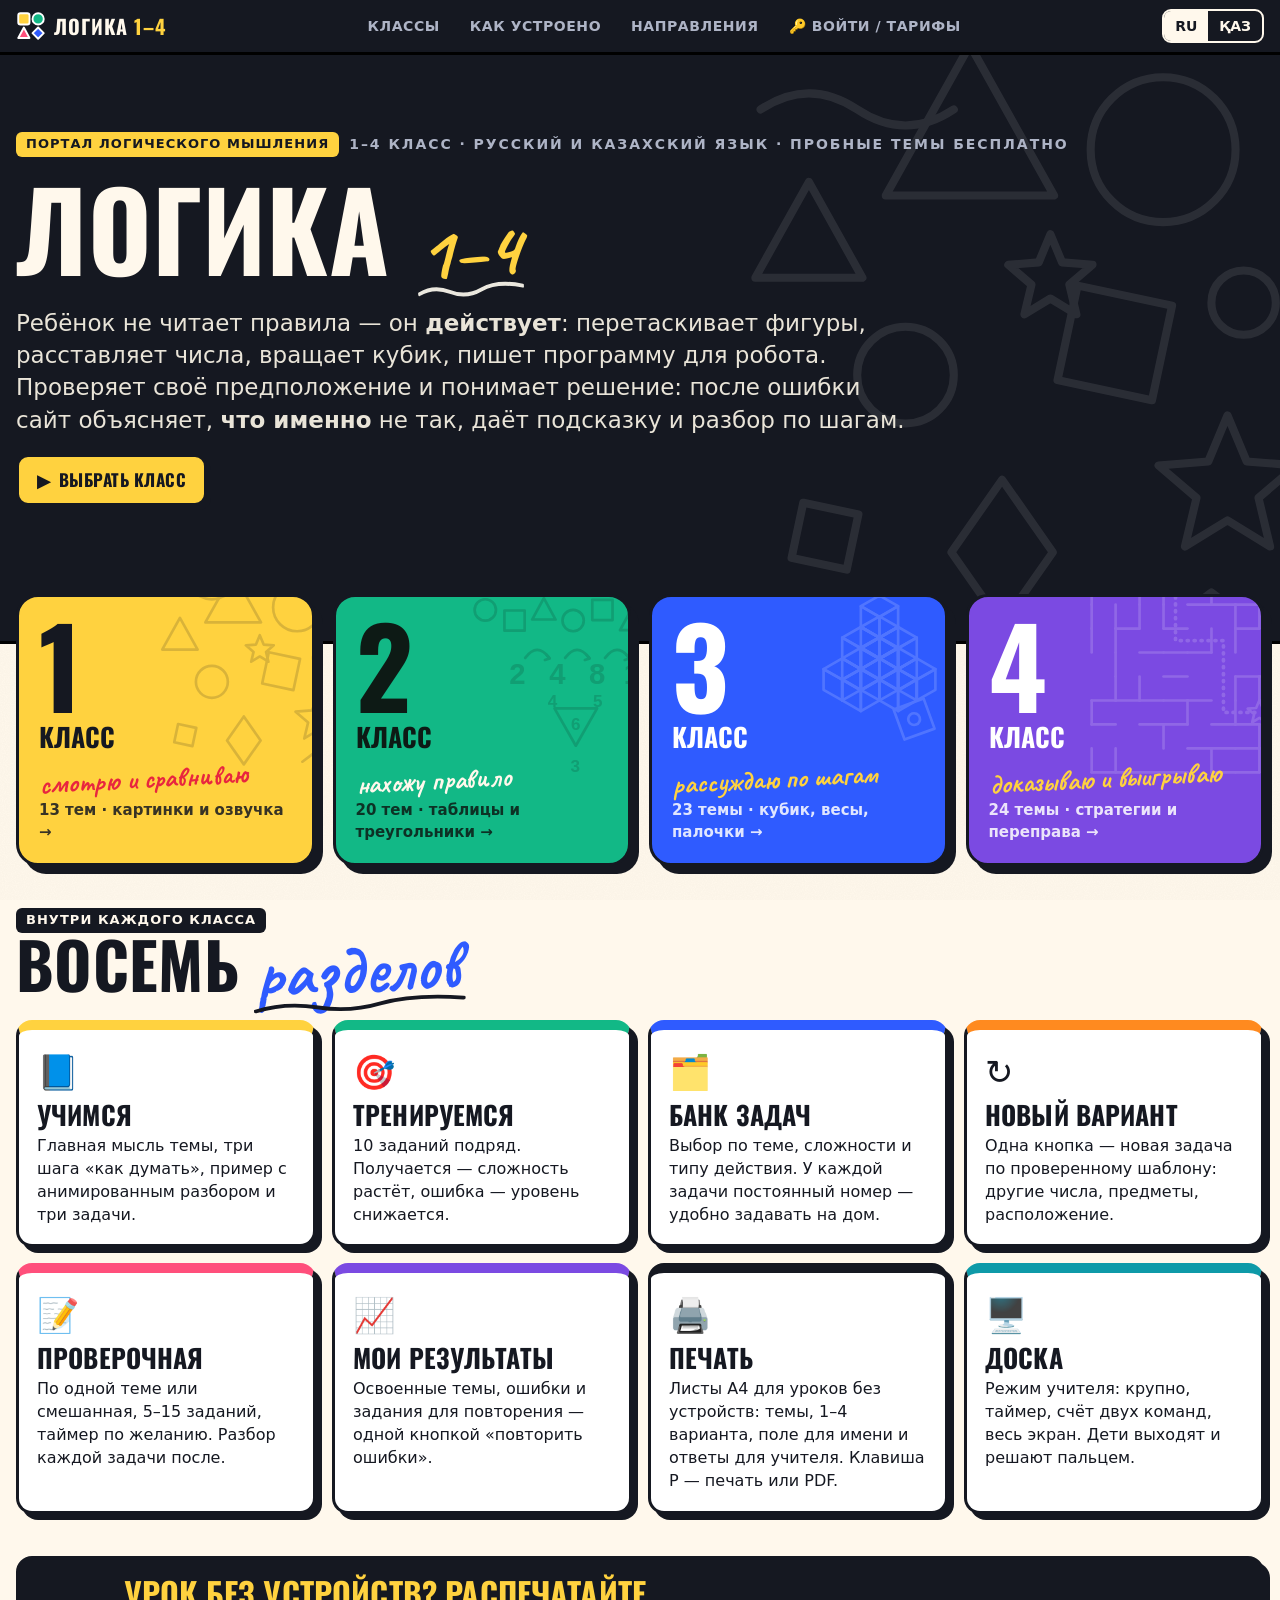
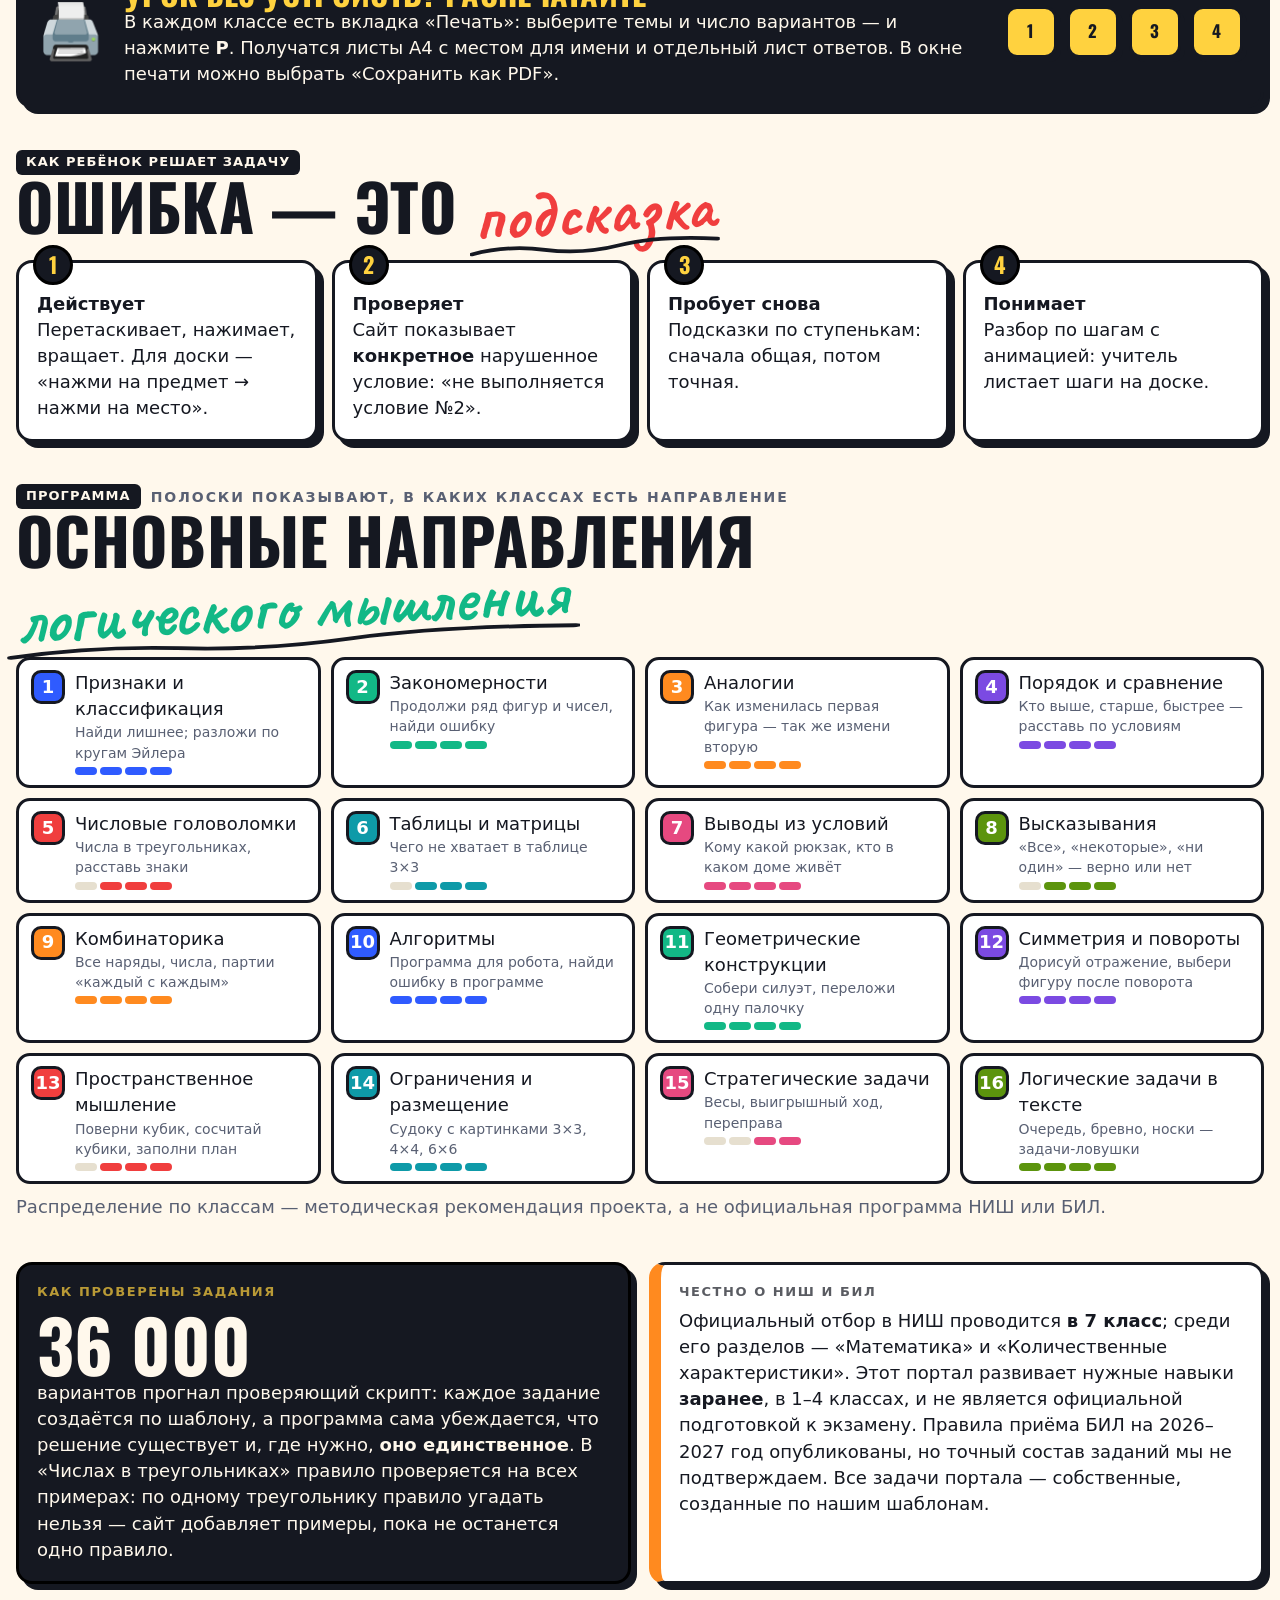
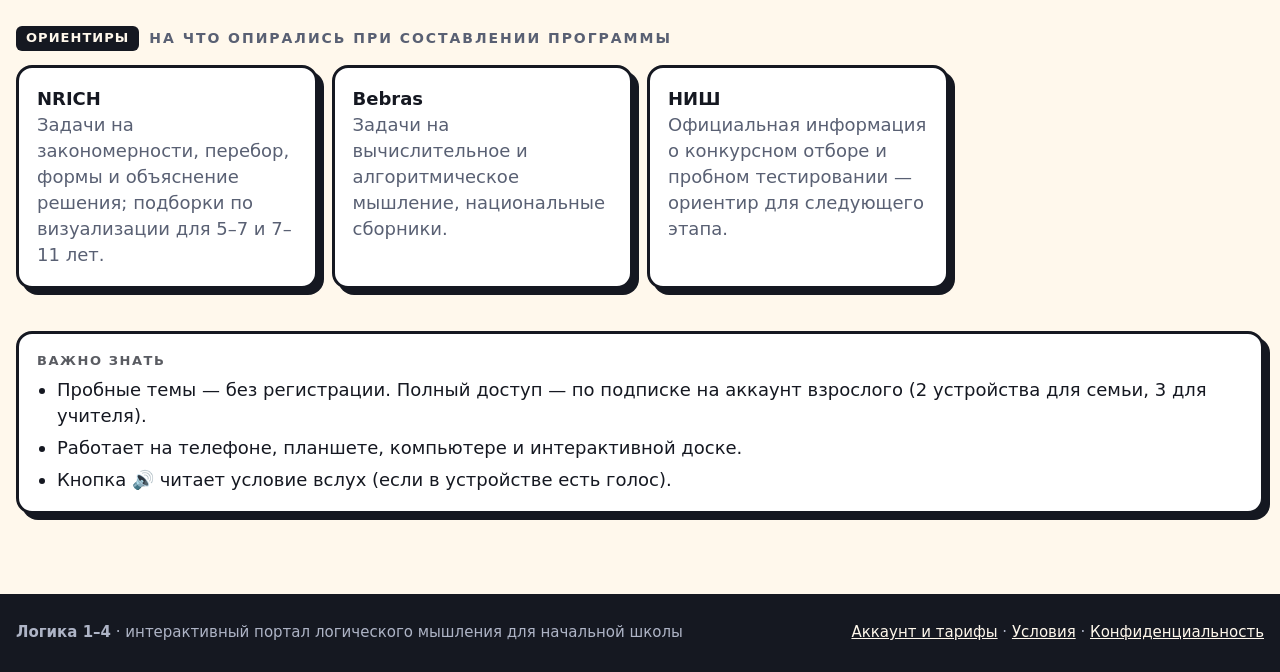
==== commit c3e23ccb: "Публикация открытой части сайта" ====
--- a/index.html
+++ b/index.html
@@ -25,7 +25,7 @@
 <body>
 <header class="topbar"><div class="in">
   <a class="brand" href="index.html"><svg class="logo" viewBox="0 0 40 40"><rect x="3" y="3" width="15" height="15" rx="3" fill="#FFD23F" stroke="#fff" stroke-width="2.5"/><circle cx="29.5" cy="10.5" r="7.5" fill="#12B886" stroke="#fff" stroke-width="2.5"/><path d="M10.5 22 L18 36 L3 36 Z" fill="#FF4F7B" stroke="#fff" stroke-width="2.5" stroke-linejoin="round"/><path d="M29.5 22 L37 29.5 L29.5 37 L22 29.5 Z" fill="#2F5BFF" stroke="#fff" stroke-width="2.5" stroke-linejoin="round"/></svg><span>Логика <i>1–4</i></span></a>
-  <nav class="plinks"><a href="#classes"><span class="ru">Классы</span><span class="kz">Сыныптар</span></a><a href="#how"><span class="ru">Как устроено</span><span class="kz">Құрылымы</span></a><a href="#dirs"><span class="ru">Направления</span><span class="kz">Бағыттар</span></a><a href="teacher/index.html"><span class="ru">Учителям</span><span class="kz">Мұғалімдерге</span></a><a href="account/index.html">🔑 <span class="ru">Войти / тарифы</span><span class="kz">Кіру / тарифтер</span></a></nav>
+  <nav class="plinks"><a href="#classes"><span class="ru">Классы</span><span class="kz">Сыныптар</span></a><a href="#how"><span class="ru">Как устроено</span><span class="kz">Құрылымы</span></a><a href="#dirs"><span class="ru">Направления</span><span class="kz">Бағыттар</span></a><a href="account/index.html">🔑 <span class="ru">Войти / тарифы</span><span class="kz">Кіру / тарифтер</span></a></nav>
   <div class="lang-switch" style="margin-left:0"><button data-l="ru">RU</button><button data-l="kz">ҚАЗ</button></div>
 </div></header>
 
@@ -34,7 +34,7 @@
   <div class="eyebrow"><span class="tag"><span class="ru">Портал логического мышления</span><span class="kz">Логикалық ойлау порталы</span></span><span class="ru">1–4 класс · русский и казахский язык · пробные темы бесплатно</span><span class="kz">1–4 сынып · орыс және қазақ тілі · сынақ тақырыптары тегін</span></div>
   <h1><span class="ru">Логика</span><span class="kz">Логика</span> <span class="hand u">1–4</span></h1>
   <p class="lead"><span class="ru">Ребёнок не читает правила — он <b>действует</b>: перетаскивает фигуры, расставляет числа, вращает кубик, пишет программу для робота. Проверяет своё предположение и понимает решение: после ошибки сайт объясняет, <b>что именно</b> не так, даёт подсказку и разбор по шагам.</span><span class="kz">Бала ережені оқымайды — ол <b>әрекет етеді</b>: фигураларды сүйрейді, сандарды қояды, текшені айналдырады, роботқа бағдарлама жазады. Болжамын тексеріп, шешімін түсінеді: қателессе, сайт <b>нақты не</b> дұрыс емес екенін түсіндіреді, кеңес береді, қадамдап талдайды.</span></p>
-  <div class="btns"><a class="btn y" href="#classes">▶ <span class="ru">Выбрать класс</span><span class="kz">Сыныпты таңдау</span></a><a class="btn" href="teacher/index.html">🎓 <span class="ru">Презентация для учителей</span><span class="kz">Мұғалімдерге презентация</span></a></div>
+  <div class="btns"><a class="btn y" href="#classes">▶ <span class="ru">Выбрать класс</span><span class="kz">Сыныпты таңдау</span></a></div>
   <div style="height:40px"></div>
 </div></section>
 
@@ -108,10 +108,7 @@
   </section>
 
   <section class="sec">
-    <div class="teacher">
-      <div class="card" style="background:var(--yellow)"><div class="k"><span class="ru">Для учителей</span><span class="kz">Мұғалімдерге</span></div><h3><span class="ru">Веб-презентация проекта</span><span class="kz">Жобаның веб-презентациясы</span></h3>
-        <p><span class="ru">Последовательные экраны с живыми задачами: учителя выходят к сенсорной доске и решают прямо во время выступления. Клавиша N — заметки докладчика.</span><span class="kz">Тірі есептері бар экрандар: мұғалімдер сөз сөйлеу кезінде сенсорлы тақтаға шығып, шешеді. N пернесі — баяндамашы жазбалары.</span></p>
-        <div class="btns" style="margin-top:12px"><a class="btn dk" href="teacher/index.html">▶ <span class="ru">Открыть презентацию</span><span class="kz">Презентацияны ашу</span></a></div></div>
+    <div>
       <div class="card"><div class="k"><span class="ru">Важно знать</span><span class="kz">Білу маңызды</span></div>
         <ul style="margin-left:20px;display:flex;flex-direction:column;gap:6px">
           <li><span class="ru">Пробные темы — без регистрации. Полный доступ — по подписке на аккаунт взрослого (2 устройства для семьи, 3 для учителя).</span><span class="kz">Сынақ тақырыптары — тіркеусіз. Толық қолжетімділік — ересектің аккаунтына жазылым арқылы (отбасына 2, мұғалімге 3 құрылғы).</span></li>
@@ -122,7 +119,7 @@
   </section>
 </div>
 </main>
-<footer><div class="in"><div><b>Логика 1–4</b> · <span class="ru">интерактивный портал логического мышления для начальной школы</span><span class="kz">бастауыш мектепке арналған логикалық ойлаудың интерактивті порталы</span></div><div><a href="teacher/index.html"><span class="ru">Презентация для учителей</span><span class="kz">Мұғалімдерге презентация</span></a> · <a href="account/index.html"><span class="ru">Аккаунт и тарифы</span><span class="kz">Аккаунт және тарифтер</span></a> · <a href="terms.html"><span class="ru">Условия</span><span class="kz">Шарттар</span></a> · <a href="privacy.html"><span class="ru">Конфиденциальность</span><span class="kz">Құпиялылық</span></a></div></div></footer>
+<footer><div class="in"><div><b>Логика 1–4</b> · <span class="ru">интерактивный портал логического мышления для начальной школы</span><span class="kz">бастауыш мектепке арналған логикалық ойлаудың интерактивті порталы</span></div><div><a href="account/index.html"><span class="ru">Аккаунт и тарифы</span><span class="kz">Аккаунт және тарифтер</span></a> · <a href="terms.html"><span class="ru">Условия</span><span class="kz">Шарттар</span></a> · <a href="privacy.html"><span class="ru">Конфиденциальность</span><span class="kz">Құпиялылық</span></a></div></div></footer>
 <script src="assets/js/core.js?v=4"></script>
 <script src="assets/js/curriculum.js?v=4"></script>
 <script>
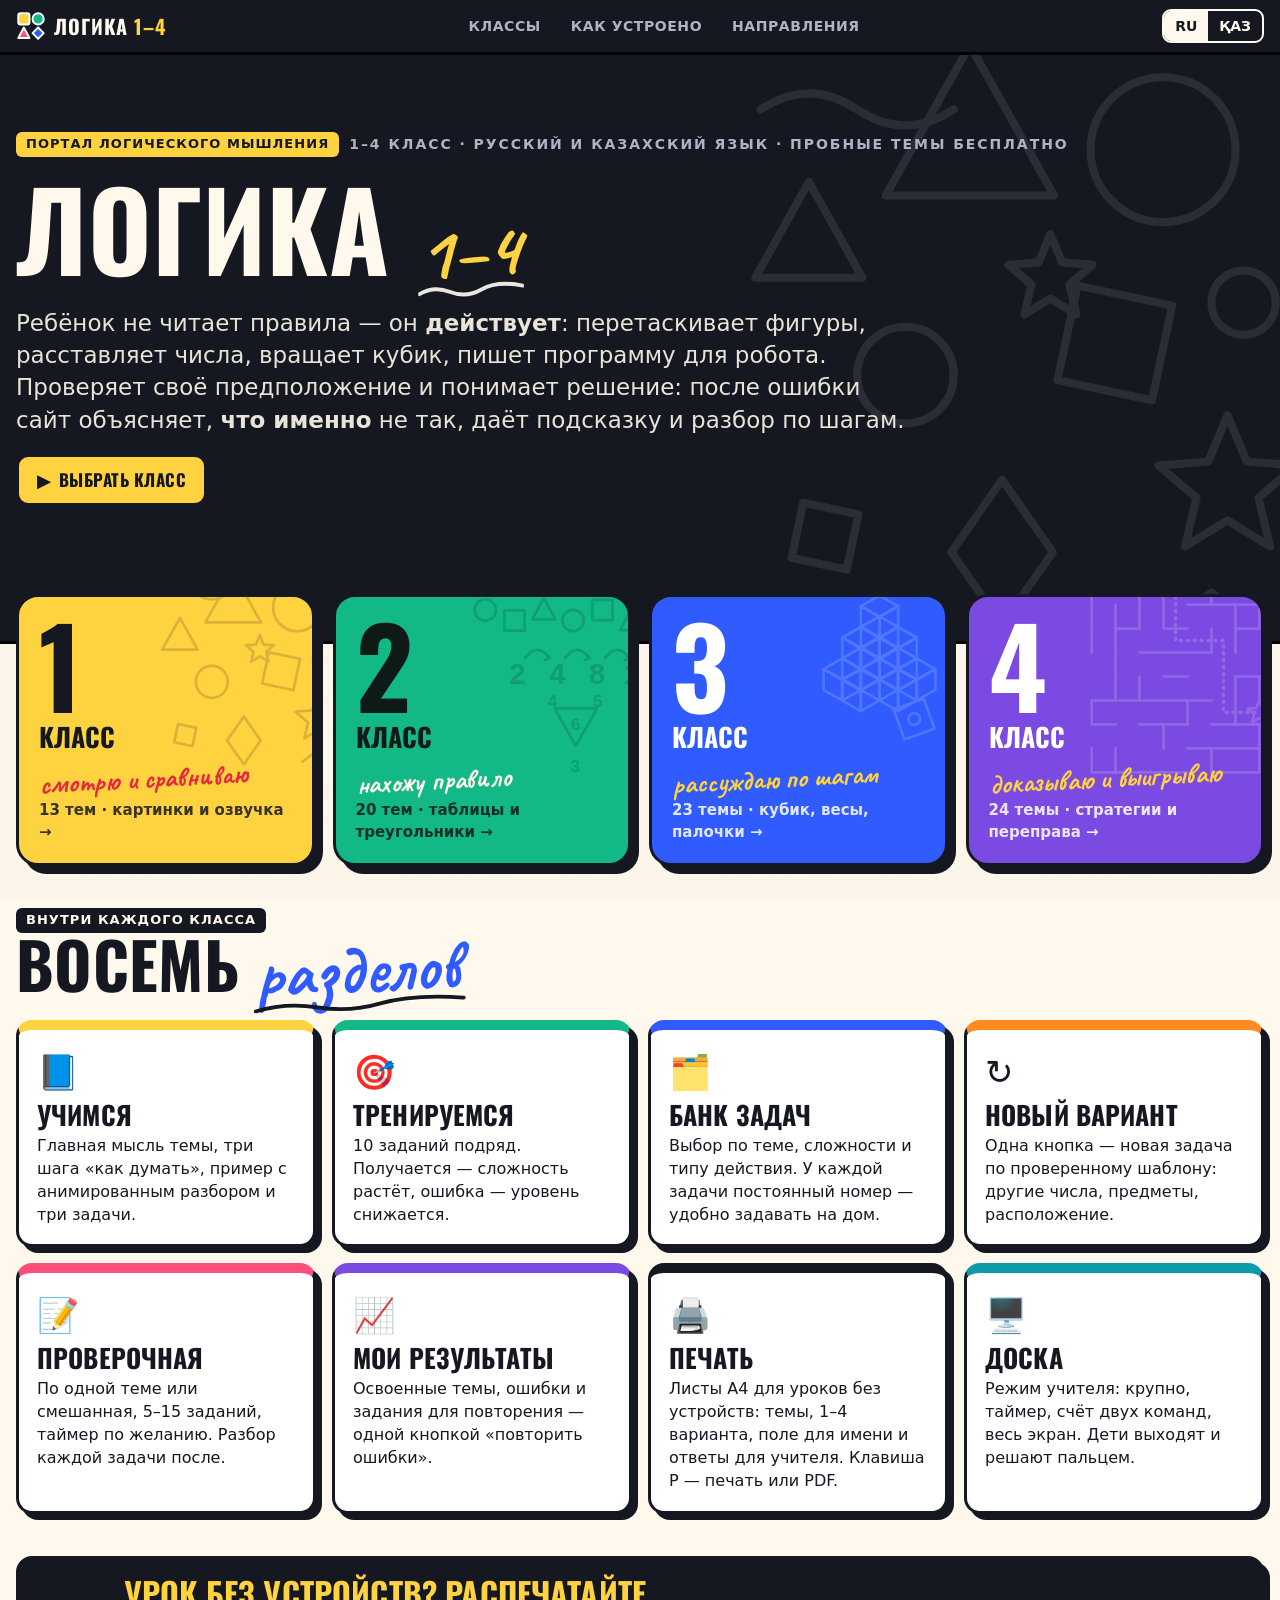
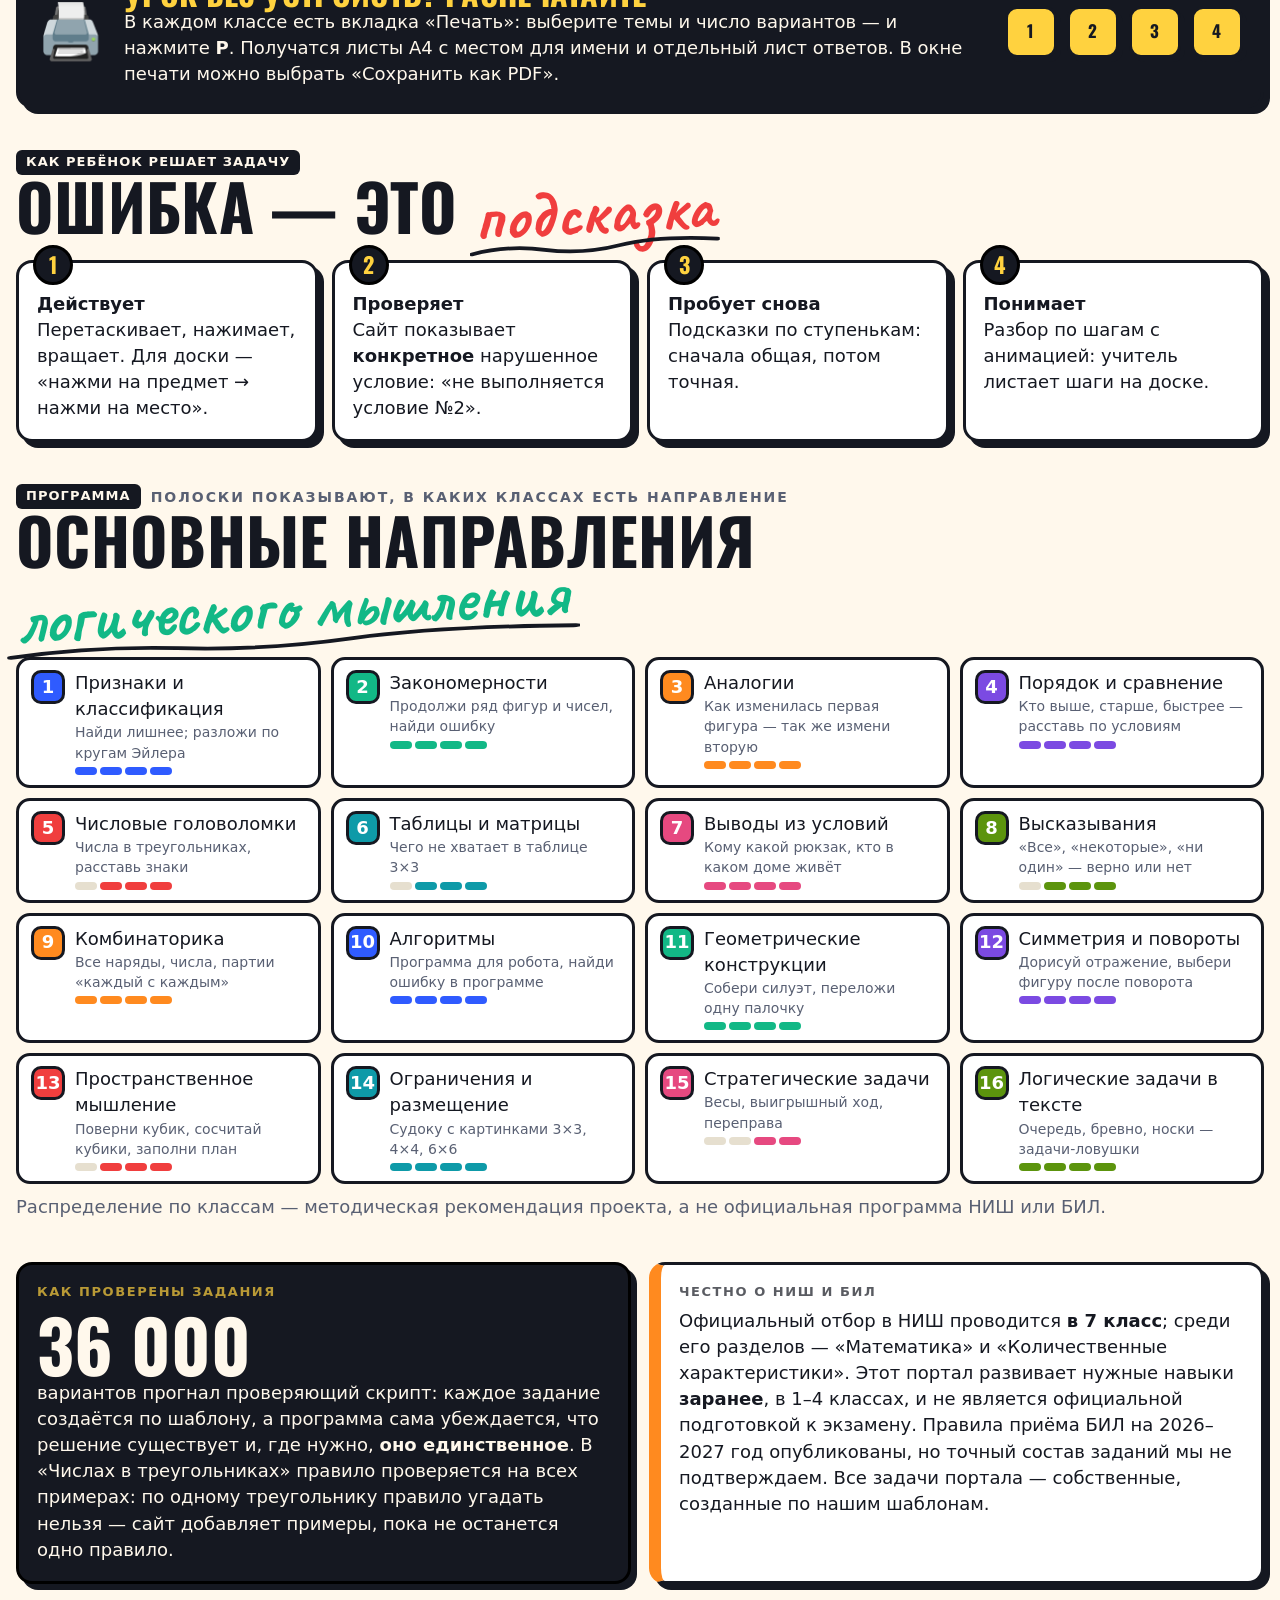
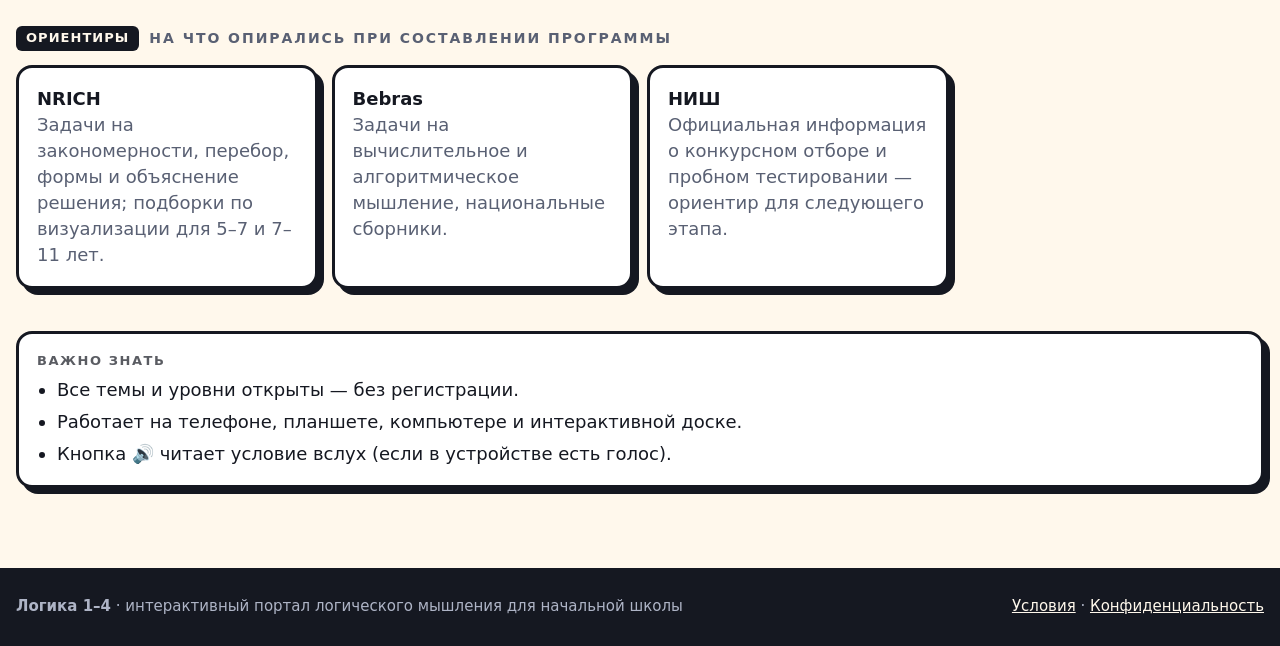
==== commit 95f4efec: "Публикация открытой части сайта" ====
--- a/index.html
+++ b/index.html
@@ -6,9 +6,9 @@
 <title>Логика 1–4 — портал логического мышления</title>
 <meta name="description" content="Интерактивный портал логического мышления для 1–4 классов: объяснения, задания трёх уровней, банк задач, новые варианты, проверочные работы и режим интерактивной доски. Русский и казахский язык.">
 <link rel="icon" href="assets/img/favicon.svg" type="image/svg+xml">
-<link rel="stylesheet" href="assets/css/fonts.css?v=4">
-<link rel="stylesheet" href="assets/css/style.css?v=4">
-<link rel="stylesheet" href="assets/css/site.css?v=4">
+<link rel="stylesheet" href="assets/css/fonts.css?v=5">
+<link rel="stylesheet" href="assets/css/style.css?v=5">
+<link rel="stylesheet" href="assets/css/site.css?v=5">
 <style>
   .topbar .in{justify-content:space-between}
   .plinks{display:flex;gap:6px;flex-wrap:wrap}
@@ -25,7 +25,7 @@
 <body>
 <header class="topbar"><div class="in">
   <a class="brand" href="index.html"><svg class="logo" viewBox="0 0 40 40"><rect x="3" y="3" width="15" height="15" rx="3" fill="#FFD23F" stroke="#fff" stroke-width="2.5"/><circle cx="29.5" cy="10.5" r="7.5" fill="#12B886" stroke="#fff" stroke-width="2.5"/><path d="M10.5 22 L18 36 L3 36 Z" fill="#FF4F7B" stroke="#fff" stroke-width="2.5" stroke-linejoin="round"/><path d="M29.5 22 L37 29.5 L29.5 37 L22 29.5 Z" fill="#2F5BFF" stroke="#fff" stroke-width="2.5" stroke-linejoin="round"/></svg><span>Логика <i>1–4</i></span></a>
-  <nav class="plinks"><a href="#classes"><span class="ru">Классы</span><span class="kz">Сыныптар</span></a><a href="#how"><span class="ru">Как устроено</span><span class="kz">Құрылымы</span></a><a href="#dirs"><span class="ru">Направления</span><span class="kz">Бағыттар</span></a><a href="account/index.html">🔑 <span class="ru">Войти / тарифы</span><span class="kz">Кіру / тарифтер</span></a></nav>
+  <nav class="plinks"><a href="#classes"><span class="ru">Классы</span><span class="kz">Сыныптар</span></a><a href="#how"><span class="ru">Как устроено</span><span class="kz">Құрылымы</span></a><a href="#dirs"><span class="ru">Направления</span><span class="kz">Бағыттар</span></a></nav>
   <div class="lang-switch" style="margin-left:0"><button data-l="ru">RU</button><button data-l="kz">ҚАЗ</button></div>
 </div></header>
 
@@ -111,7 +111,7 @@
     <div>
       <div class="card"><div class="k"><span class="ru">Важно знать</span><span class="kz">Білу маңызды</span></div>
         <ul style="margin-left:20px;display:flex;flex-direction:column;gap:6px">
-          <li><span class="ru">Пробные темы — без регистрации. Полный доступ — по подписке на аккаунт взрослого (2 устройства для семьи, 3 для учителя).</span><span class="kz">Сынақ тақырыптары — тіркеусіз. Толық қолжетімділік — ересектің аккаунтына жазылым арқылы (отбасына 2, мұғалімге 3 құрылғы).</span></li>
+          <li><span class="ru">Все темы и уровни открыты — без регистрации.</span><span class="kz">Барлық тақырып пен деңгей ашық — тіркеусіз.</span></li>
           <li><span class="ru">Работает на телефоне, планшете, компьютере и интерактивной доске.</span><span class="kz">Телефонда, планшетте, компьютерде және интерактивті тақтада жұмыс істейді.</span></li>
           <li><span class="ru">Кнопка 🔊 читает условие вслух (если в устройстве есть голос).</span><span class="kz">🔊 батырмасы шартты дауыстап оқиды (құрылғыда дауыс болса).</span></li>
         </ul></div>
@@ -119,9 +119,9 @@
   </section>
 </div>
 </main>
-<footer><div class="in"><div><b>Логика 1–4</b> · <span class="ru">интерактивный портал логического мышления для начальной школы</span><span class="kz">бастауыш мектепке арналған логикалық ойлаудың интерактивті порталы</span></div><div><a href="account/index.html"><span class="ru">Аккаунт и тарифы</span><span class="kz">Аккаунт және тарифтер</span></a> · <a href="terms.html"><span class="ru">Условия</span><span class="kz">Шарттар</span></a> · <a href="privacy.html"><span class="ru">Конфиденциальность</span><span class="kz">Құпиялылық</span></a></div></div></footer>
-<script src="assets/js/core.js?v=4"></script>
-<script src="assets/js/curriculum.js?v=4"></script>
+<footer><div class="in"><div><b>Логика 1–4</b> · <span class="ru">интерактивный портал логического мышления для начальной школы</span><span class="kz">бастауыш мектепке арналған логикалық ойлаудың интерактивті порталы</span></div><div><a href="terms.html"><span class="ru">Условия</span><span class="kz">Шарттар</span></a> · <a href="privacy.html"><span class="ru">Конфиденциальность</span><span class="kz">Құпиялылық</span></a></div></div></footer>
+<script src="assets/js/core.js?v=5"></script>
+<script src="assets/js/curriculum.js?v=5"></script>
 <script>
   // список направлений с полосками классов
   const TT = { odd: "classify", sort: "classify", pattern: "patterns", numseq: "patterns", analogy: "analogy", order: "order", triangle: "numpuzzle", signs: "numpuzzle", matrix: "matrix", deduce: "deduce", statements: "statements", combi: "combi", robot: "algo", pieces: "geometry", sticks: "geometry", mirror: "symmetry", rotate: "symmetry", cube3d: "spatial", cubes: "spatial", sudoku: "sudoku", scales: "strategy", nim: "strategy", river: "strategy", wordprob: "text" };
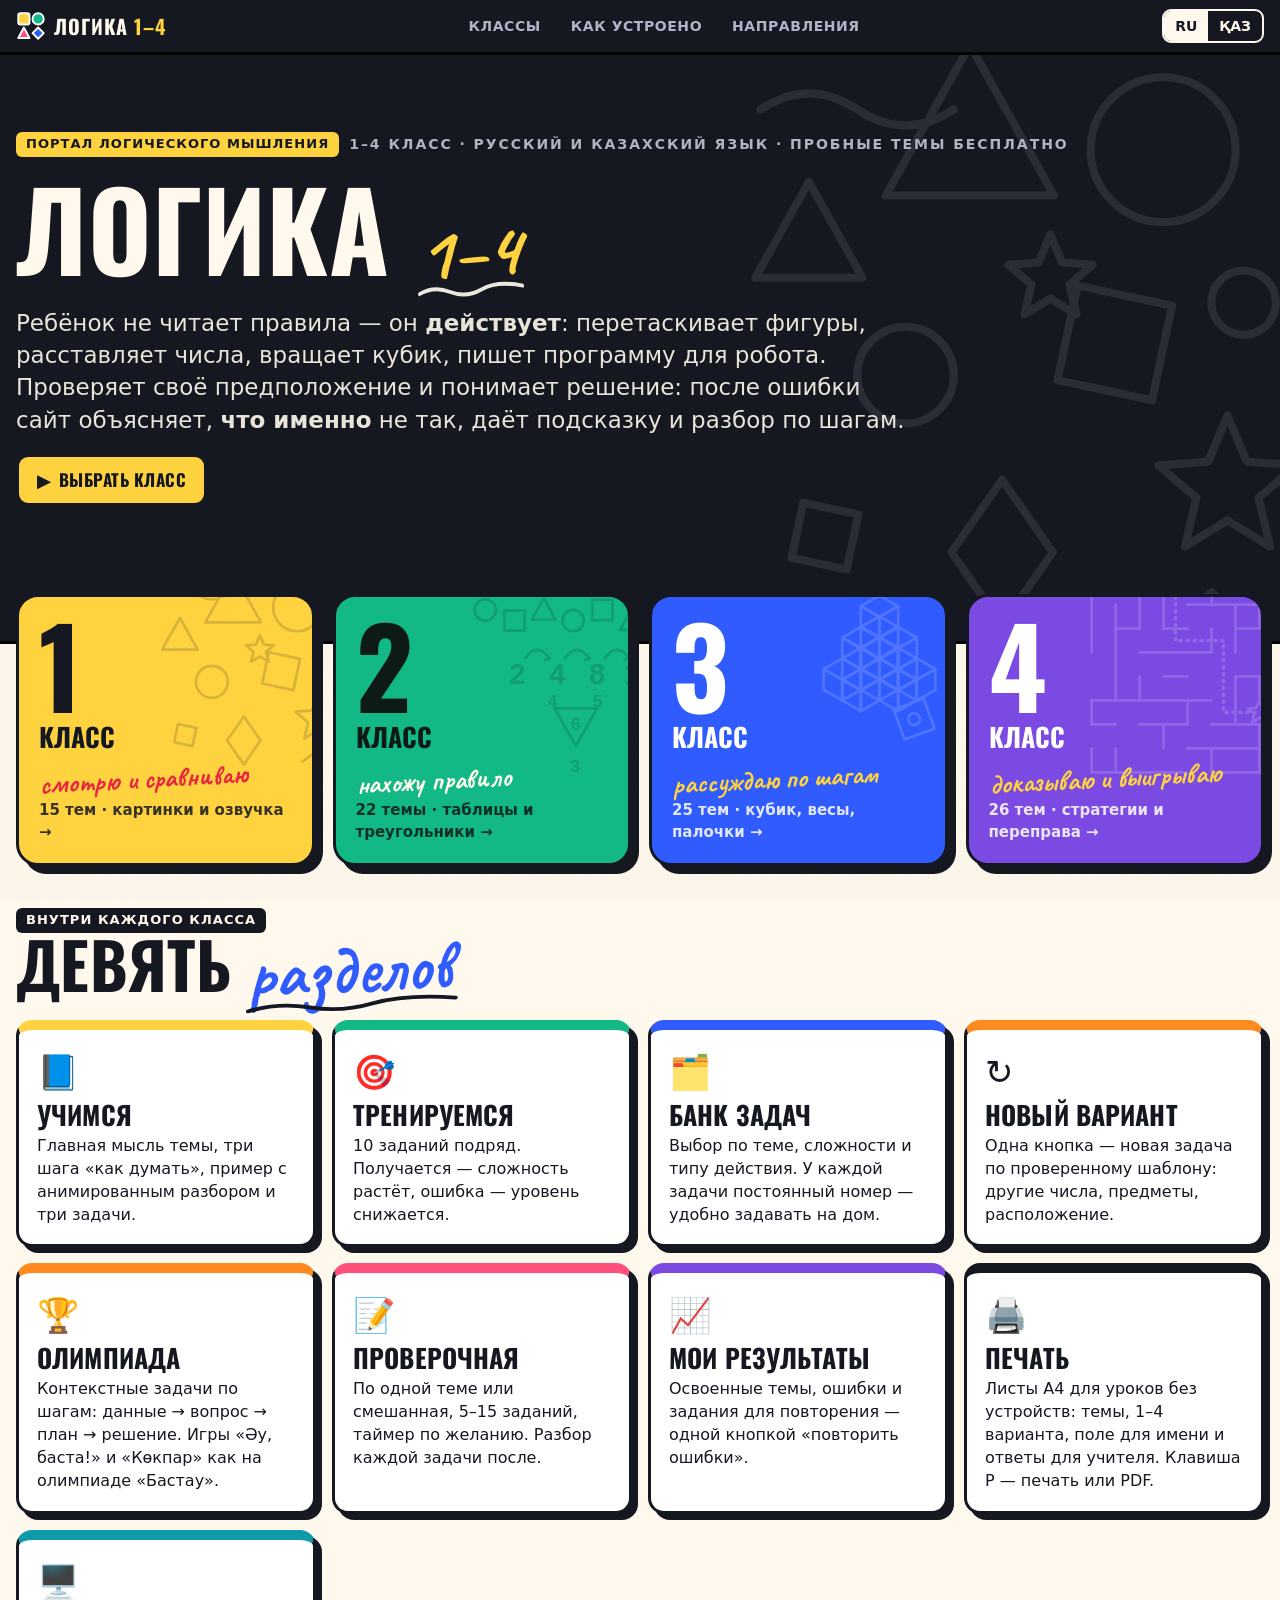
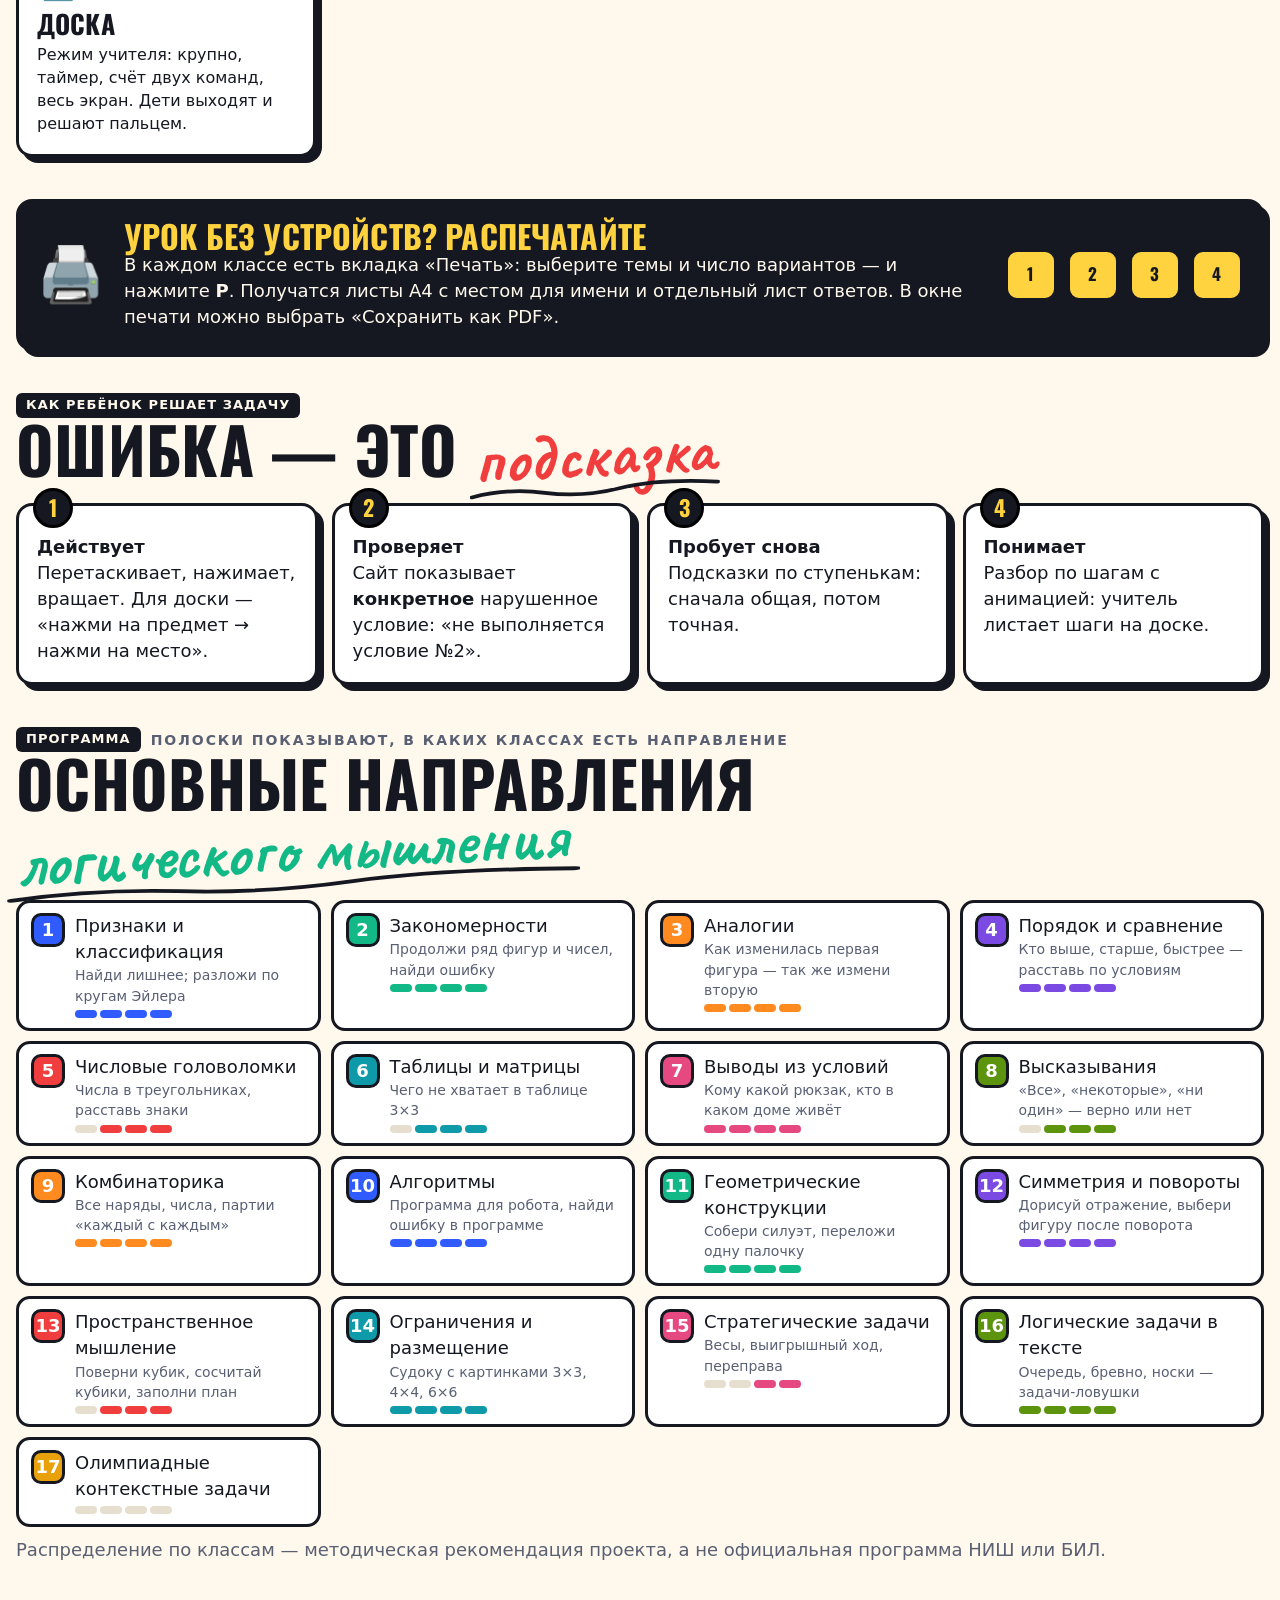
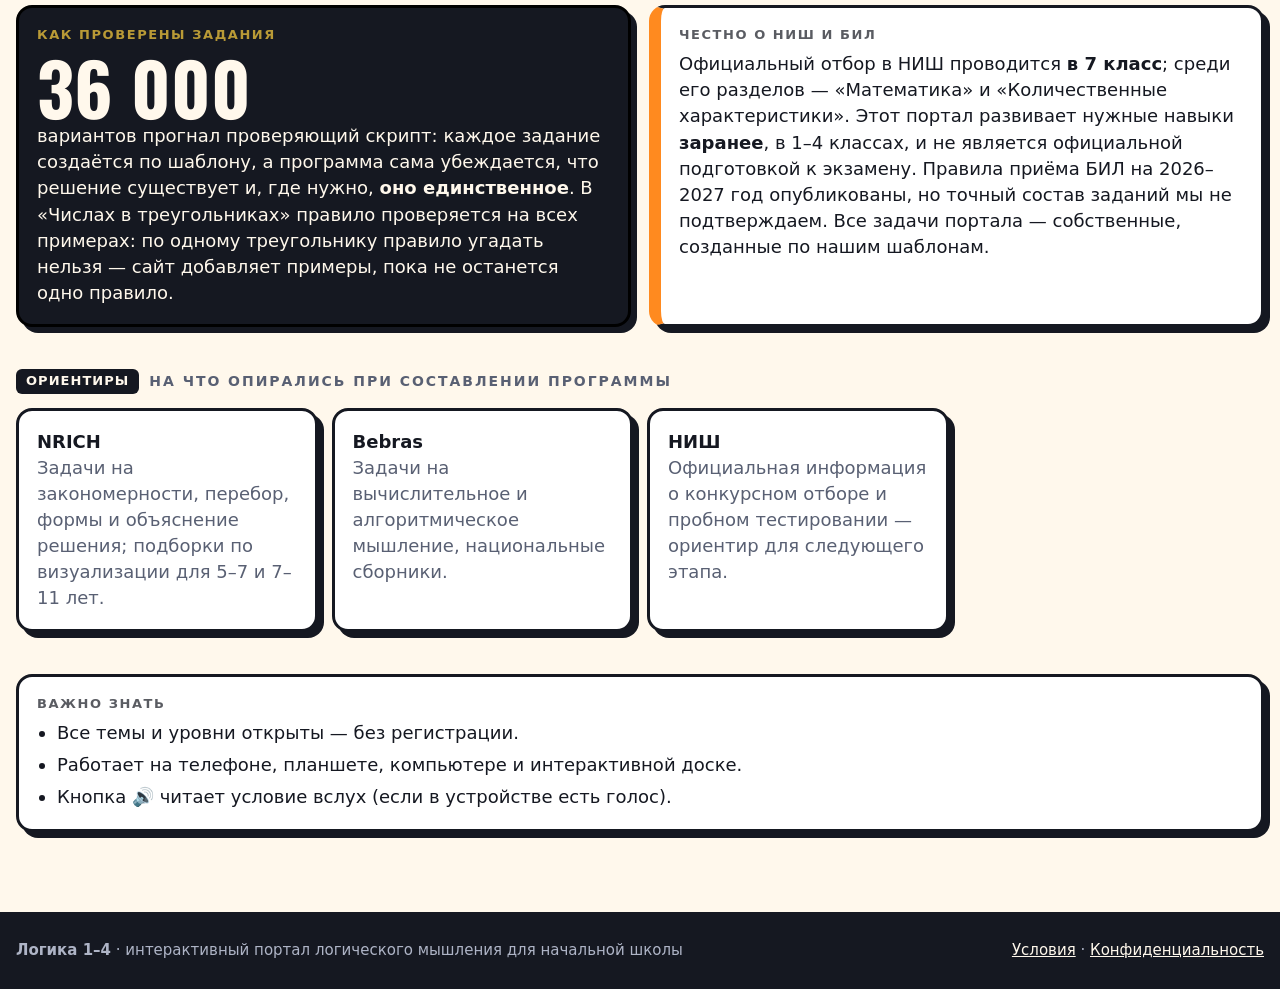
==== commit 410fdc74: "Публикация открытой части сайта" ====
--- a/index.html
+++ b/index.html
@@ -40,20 +40,21 @@
 
 <div class="page" style="padding-top:0">
   <section id="classes" class="gcards">
-    <a class="gcard t-yellow" href="1/index.html"><div class="deco d-1"></div><div class="num">1</div><div class="cl"><span class="ru">класс</span><span class="kz">сынып</span></div><span class="hand"><span class="ru">смотрю и сравниваю</span><span class="kz">қараймын, салыстырамын</span></span><span class="go"><span class="ru">13 тем · картинки и озвучка →</span><span class="kz">13 тақырып · суреттер мен дыбыс →</span></span></a>
-    <a class="gcard t-green" href="2/index.html"><div class="deco d-2"></div><div class="num">2</div><div class="cl"><span class="ru">класс</span><span class="kz">сынып</span></div><span class="hand"><span class="ru">нахожу правило</span><span class="kz">ережені табамын</span></span><span class="go"><span class="ru">20 тем · таблицы и треугольники →</span><span class="kz">20 тақырып · кестелер мен үшбұрыштар →</span></span></a>
-    <a class="gcard t-blue" href="3/index.html"><div class="deco d-3"></div><div class="num">3</div><div class="cl"><span class="ru">класс</span><span class="kz">сынып</span></div><span class="hand"><span class="ru">рассуждаю по шагам</span><span class="kz">қадамдап ойлаймын</span></span><span class="go"><span class="ru">23 темы · кубик, весы, палочки →</span><span class="kz">23 тақырып · текше, таразы, таяқшалар →</span></span></a>
-    <a class="gcard t-purple" href="4/index.html"><div class="deco d-4"></div><div class="num">4</div><div class="cl"><span class="ru">класс</span><span class="kz">сынып</span></div><span class="hand"><span class="ru">доказываю и выигрываю</span><span class="kz">дәлелдеймін, жеңемін</span></span><span class="go"><span class="ru">24 темы · стратегии и переправа →</span><span class="kz">24 тақырып · стратегиялар мен өткел →</span></span></a>
+    <a class="gcard t-yellow" href="1/index.html"><div class="deco d-1"></div><div class="num">1</div><div class="cl"><span class="ru">класс</span><span class="kz">сынып</span></div><span class="hand"><span class="ru">смотрю и сравниваю</span><span class="kz">қараймын, салыстырамын</span></span><span class="go"><span class="ru">15 тем · картинки и озвучка →</span><span class="kz">15 тақырып · суреттер мен дыбыс →</span></span></a>
+    <a class="gcard t-green" href="2/index.html"><div class="deco d-2"></div><div class="num">2</div><div class="cl"><span class="ru">класс</span><span class="kz">сынып</span></div><span class="hand"><span class="ru">нахожу правило</span><span class="kz">ережені табамын</span></span><span class="go"><span class="ru">22 темы · таблицы и треугольники →</span><span class="kz">22 тақырып · кестелер мен үшбұрыштар →</span></span></a>
+    <a class="gcard t-blue" href="3/index.html"><div class="deco d-3"></div><div class="num">3</div><div class="cl"><span class="ru">класс</span><span class="kz">сынып</span></div><span class="hand"><span class="ru">рассуждаю по шагам</span><span class="kz">қадамдап ойлаймын</span></span><span class="go"><span class="ru">25 тем · кубик, весы, палочки →</span><span class="kz">25 тақырып · текше, таразы, таяқшалар →</span></span></a>
+    <a class="gcard t-purple" href="4/index.html"><div class="deco d-4"></div><div class="num">4</div><div class="cl"><span class="ru">класс</span><span class="kz">сынып</span></div><span class="hand"><span class="ru">доказываю и выигрываю</span><span class="kz">дәлелдеймін, жеңемін</span></span><span class="go"><span class="ru">26 тем · стратегии и переправа →</span><span class="kz">26 тақырып · стратегиялар мен өткел →</span></span></a>
   </section>
 
   <section id="how" class="sec">
     <div class="eyebrow"><span class="tag"><span class="ru">Внутри каждого класса</span><span class="kz">Әр сыныптың ішінде</span></span></div>
-    <h2><span class="ru">Восемь</span><span class="kz">Сегіз</span> <span class="hand u" style="color:var(--blue)"><span class="ru">разделов</span><span class="kz">бөлім</span></span></h2>
+    <h2><span class="ru">Девять</span><span class="kz">Тоғыз</span> <span class="hand u" style="color:var(--blue)"><span class="ru">разделов</span><span class="kz">бөлім</span></span></h2>
     <div class="how" style="margin-top:16px">
       <div class="card" style="--c:var(--yellow)"><div class="ic">📘</div><h3><span class="ru">Учимся</span><span class="kz">Үйренеміз</span></h3><p><span class="ru">Главная мысль темы, три шага «как думать», пример с анимированным разбором и три задачи.</span><span class="kz">Тақырыптың басты ойы, «қалай ойлау» үш қадамы, анимациялы талдауы бар мысал және үш есеп.</span></p></div>
       <div class="card" style="--c:var(--green)"><div class="ic">🎯</div><h3><span class="ru">Тренируемся</span><span class="kz">Жаттығамыз</span></h3><p><span class="ru">10 заданий подряд. Получается — сложность растёт, ошибка — уровень снижается.</span><span class="kz">Қатарынан 10 тапсырма. Шықса — қиындық өседі, қателессе — деңгей төмендейді.</span></p></div>
       <div class="card" style="--c:var(--blue)"><div class="ic">🗂️</div><h3><span class="ru">Банк задач</span><span class="kz">Есептер банкі</span></h3><p><span class="ru">Выбор по теме, сложности и типу действия. У каждой задачи постоянный номер — удобно задавать на дом.</span><span class="kz">Тақырып, қиындық және әрекет түрі бойынша таңдау. Әр есептің тұрақты нөмірі бар — үйге беруге ыңғайлы.</span></p></div>
       <div class="card" style="--c:var(--orange)"><div class="ic">↻</div><h3><span class="ru">Новый вариант</span><span class="kz">Жаңа нұсқа</span></h3><p><span class="ru">Одна кнопка — новая задача по проверенному шаблону: другие числа, предметы, расположение.</span><span class="kz">Бір батырма — тексерілген үлгі бойынша жаңа есеп: басқа сандар, заттар, орналасу.</span></p></div>
+      <div class="card" style="--c:var(--orange)"><div class="ic">🏆</div><h3><span class="ru">Олимпиада</span><span class="kz">Олимпиада</span></h3><p><span class="ru">Контекстные задачи по шагам: данные → вопрос → план → решение. Игры «Әу, баста!» и «Көкпар» как на олимпиаде «Бастау».</span><span class="kz">Қадамдап шығарылатын контекстік есептер: дерек → сұрақ → жоспар → шешім. «Бастау» олимпиадасындағыдай «Әу, баста!» және «Көкпар» ойындары.</span></p></div>
       <div class="card" style="--c:var(--pink)"><div class="ic">📝</div><h3><span class="ru">Проверочная</span><span class="kz">Тексеру жұмысы</span></h3><p><span class="ru">По одной теме или смешанная, 5–15 заданий, таймер по желанию. Разбор каждой задачи после.</span><span class="kz">Бір тақырып немесе аралас, 5–15 тапсырма, қаласаң таймер. Соңында әр есептің талдауы.</span></p></div>
       <div class="card" style="--c:var(--purple)"><div class="ic">📈</div><h3><span class="ru">Мои результаты</span><span class="kz">Нәтижелерім</span></h3><p><span class="ru">Освоенные темы, ошибки и задания для повторения — одной кнопкой «повторить ошибки».</span><span class="kz">Меңгерілген тақырыптар, қателер және қайталауға арналған тапсырмалар — «қателерді қайталау» бір батырмасымен.</span></p></div>
       <div class="card" style="--c:var(--ink)"><div class="ic">🖨️</div><h3><span class="ru">Печать</span><span class="kz">Басып шығару</span></h3><p><span class="ru">Листы A4 для уроков без устройств: темы, 1–4 варианта, поле для имени и ответы для учителя. Клавиша P — печать или PDF.</span><span class="kz">Құрылғысыз сабаққа A4 парақтар: тақырыптар, 1–4 нұсқа, есімге орын және мұғалімге жауаптар. P пернесі — басып шығару не PDF.</span></p></div>
--- a/assets/css/style.css
+++ b/assets/css/style.css
@@ -448,3 +448,89 @@
   .river{grid-template-columns:1fr 1fr 1fr}.rit,.farmer{font-size:34px}.boat{font-size:44px}
   .scene{width:200px;height:200px}
 }
+
+/* ================= ОЛИМПИАДНЫЕ КОНТЕКСТНЫЕ ЗАДАЧИ (t_olymp.js) ================= */
+.cxq .w{border-radius:6px;padding:0 1px;transition:background .15s}
+.cxq.st1 .w{cursor:pointer}
+.cxq.st1 .w:hover{background:#EEF2FF}
+.cxq .w.miss{animation:shake .35s;background:#FFE0E8}
+.cxq .w.d.on{background:var(--yellow);box-shadow:0 0 0 2px var(--ink) inset;padding:0 5px;font-weight:800}
+.cxq .w.d.on.xout{background:#E9ECEF;color:var(--mute);text-decoration:line-through 3px var(--red);box-shadow:0 0 0 2px var(--mute) inset}
+.cx{width:100%;display:flex;flex-direction:column;gap:14px}
+.cxbar{list-style:none;display:flex;gap:6px;flex-wrap:wrap}
+.cxbar li{flex:1;min-width:110px;display:flex;align-items:center;gap:8px;padding:8px 12px;border:3px solid var(--line);border-radius:12px;background:#fff;font-family:var(--f-disp);font-weight:700;text-transform:uppercase;font-size:15px;opacity:.5}
+.cxbar li b{width:26px;height:26px;border-radius:50%;background:var(--ink);color:#fff;display:grid;place-items:center;font-size:14px;flex:none}
+.cxbar li.on{opacity:1;background:var(--yellow);box-shadow:3px 3px 0 var(--line)}
+.cxbar li.done{opacity:1;background:#D3F9E8}
+.cxbar li.done b{background:var(--green)}
+.cxs{border:3px dashed #D9D2C2;border-radius:16px;padding:12px 14px;animation:rise .3s ease}
+.cxs.cur{border:3px solid var(--line);background:#FFFDF6}
+.cxh{display:flex;align-items:center;gap:10px;font-family:var(--f-disp);font-weight:700;text-transform:uppercase;font-size:19px;margin-bottom:8px}
+.cxh b{width:32px;height:32px;border-radius:9px;background:#E8A10A;color:#fff;display:grid;place-items:center;border:2px solid var(--ink)}
+.cxp{font-size:17px;margin-bottom:6px}
+.cxcount{font-weight:700}
+.cxx{display:block;background:#FFF3BF;border:2px solid var(--ink);border-radius:10px;padding:8px 12px}
+.cxfind .choice,.cxrule .choice{min-height:56px;font-weight:700;font-size:17px;text-align:left}
+.cxslots{display:flex;flex-direction:column;gap:8px;margin:8px 0}
+.cxslot{display:flex;align-items:center;gap:10px;min-height:48px;border:3px dashed #BDB6A6;border-radius:12px;padding:6px 12px;font-weight:700;color:var(--mute)}
+.cxslot b{font-family:var(--f-disp);font-size:22px}
+.cxslot.full{border-style:solid;border-color:var(--ink);background:#D3F9E8;color:var(--ink);animation:pop .3s}
+.cxpool{display:flex;gap:10px;flex-wrap:wrap}
+.cxstep{border:3px solid var(--line);border-radius:12px;background:#fff;box-shadow:3px 3px 0 var(--line);padding:10px 14px;font-weight:700;font-size:16px;text-align:left}
+.cxstep.miss{animation:shake .35s;background:#FFF3BF}.cxstep.bad{background:#FFC2D1;text-decoration:line-through}
+.cxwork{display:flex;flex-direction:column;gap:10px;align-items:stretch}
+.cxrow{display:flex;align-items:center;gap:10px;flex-wrap:wrap;border-bottom:2px solid #EEE7D8;padding-bottom:8px}
+.cxrow .n{font-family:var(--f-disp);font-weight:700;font-size:24px}
+.cxrow .t{flex:1;min-width:180px;font-weight:600}
+.cxrow .e{font-family:var(--f-mono);font-weight:700;font-size:24px;white-space:nowrap}
+.cxrow .numf{background:#FFF3BF;border:3px solid var(--line);height:56px}
+.cxwork .ansline{justify-content:center;margin-top:6px}
+.cxunit{font-size:20px;text-transform:none}
+.cxwork .keypad{align-self:center}
+.cxtabw{overflow-x:auto;max-width:100%}
+.cxtab{border-collapse:collapse;margin:0 auto}
+.cxtab th,.cxtab td{border:3px solid var(--line);padding:4px;text-align:center;min-width:64px;height:62px;font-family:var(--f-disp);font-weight:700;font-size:26px}
+.cxtab th{background:var(--ink);color:#fff;font-size:15px;text-transform:uppercase;padding:4px 10px}
+.cxtab tr.cl td{height:auto;font-size:14px;border-width:0 0 0 0;color:var(--mute);text-transform:uppercase}
+.cxtab tr.cl th{background:none;border:0}
+.cxtab .gv{display:block;background:#E7F5FF;border-radius:8px;padding:8px 4px}
+.cxtab .numf{min-width:56px;height:54px;font-size:28px;background:#FFF3BF}
+.cxpaper{width:100%;display:flex;flex-direction:column;gap:9px}
+.cxpl{display:flex;align-items:flex-end;gap:8px;font-size:16px}
+.cxpl i{flex:1;border-bottom:2px solid #151821;height:22px}
+.cxpl.sol i{display:none}
+.cxtab.paper th,.cxtab.paper td{height:40px;min-width:46px;font-size:18px}
+
+/* ================= РАЗДЕЛ «ОЛИМПИАДА» ================= */
+.olyband{position:relative;margin:30px 0 0;padding:20px 22px;border:3px solid var(--line);border-radius:20px;background:linear-gradient(120deg,#FFF3BF 0%,#FFE8A3 55%,#FFD8A8 100%);box-shadow:8px 8px 0 var(--line);display:flex;gap:16px;align-items:center;justify-content:space-between;flex-wrap:wrap}
+.olyband h2{font-size:clamp(28px,4vw,48px);margin:6px 0 10px}
+.obsteps{display:flex;gap:6px;flex-wrap:wrap;align-items:center}
+.obsteps span{display:inline-flex;align-items:center;gap:6px;background:#fff;border:2px solid var(--ink);border-radius:999px;padding:4px 12px 4px 4px;font-weight:700;font-size:15px}
+.obsteps span b{width:24px;height:24px;border-radius:50%;background:#E8A10A;color:#fff;display:grid;place-items:center;font-size:13px}
+.obsteps i{font-style:normal;font-weight:700;color:var(--mute)}
+.obsteps.big span{font-size:18px;padding:6px 16px 6px 6px}.obsteps.big span b{width:30px;height:30px;font-size:16px}
+.olyhero{padding:6px 0}
+.olyhero h2{margin:8px 0 12px}
+.olyhero .obsteps{margin-top:16px}
+.omode{text-decoration:none;display:block;transition:transform .1s}
+.omode:hover{transform:translate(-2px,-2px);box-shadow:8px 8px 0 var(--line)}
+.om-i{font-size:44px}
+.omode h3{margin:6px 0 8px}
+.olylist .disp{font-size:26px}
+.olylist p{margin-top:6px}
+.oscore{font-size:34px;margin-left:auto}.oscore small{font-size:15px;color:var(--mute);text-transform:none}
+.oboard{display:flex;flex-direction:column;gap:10px;margin-top:14px}
+.orow{display:grid;grid-template-columns:minmax(150px,1.6fr) repeat(6,minmax(54px,1fr));gap:8px;align-items:stretch}
+.otopic{border:3px solid var(--line);border-left:12px solid var(--dc);border-radius:12px;background:#fff;padding:8px 12px;font-weight:700;display:flex;align-items:center}
+.ocell{border:3px solid var(--line);border-radius:12px;background:var(--yellow);box-shadow:4px 4px 0 var(--line);font-family:var(--f-disp);font-weight:700;font-size:26px;min-height:62px}
+.ocell.cur{background:#fff;outline:4px solid var(--blue)}
+.ocell.ok{background:#B2F2D6;box-shadow:none}.ocell.no{background:#FFC2D1;box-shadow:none;text-decoration:line-through}
+.ohand{display:grid;grid-template-columns:repeat(auto-fill,minmax(240px,1fr));gap:16px;margin-top:14px}
+.ocard b{display:block;font-size:20px;margin:4px 0}
+.ocard .btns{margin-top:10px}
+@media (max-width:640px){
+  .orow{grid-template-columns:repeat(6,1fr)}.otopic{grid-column:1/-1}
+  .ocell{font-size:20px;min-height:52px}
+  .cxbar li{min-width:calc(50% - 6px);font-size:13px}
+  .cxtab th,.cxtab td{min-width:48px;height:52px;font-size:20px}
+}
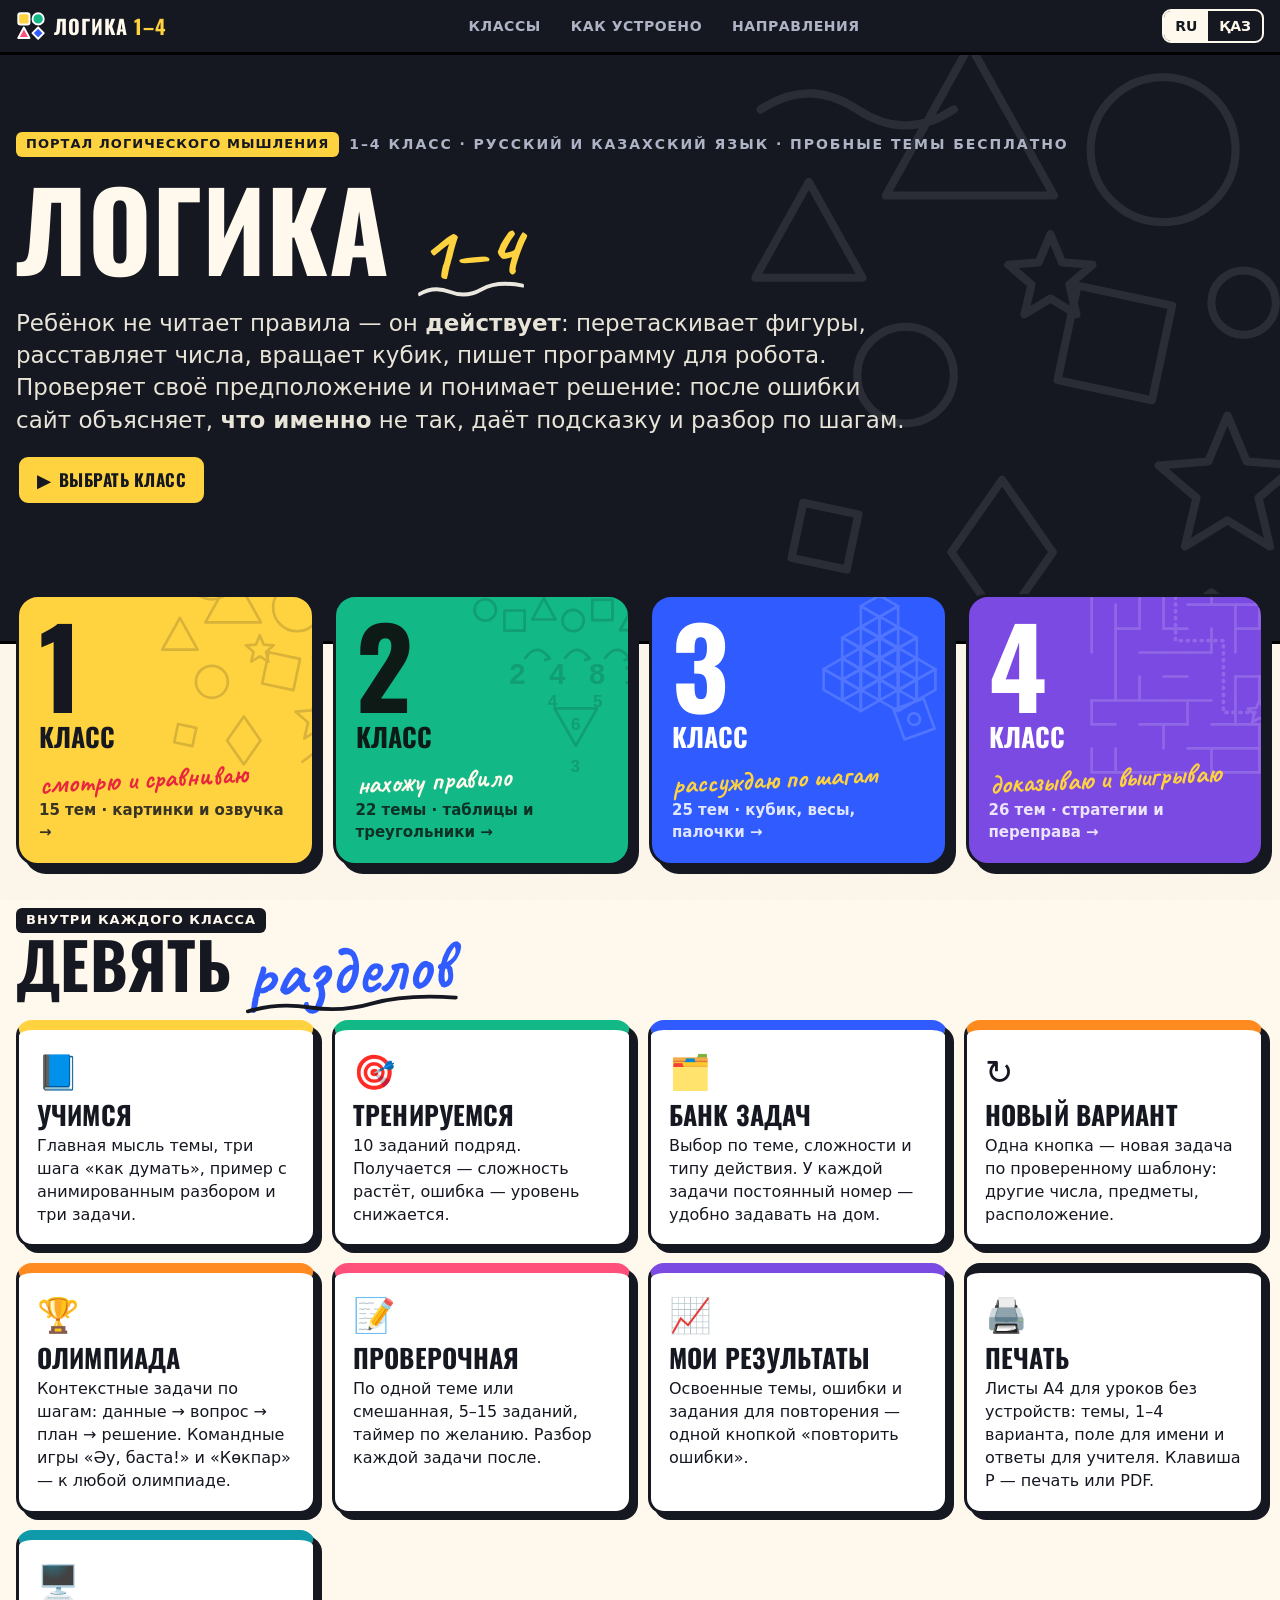
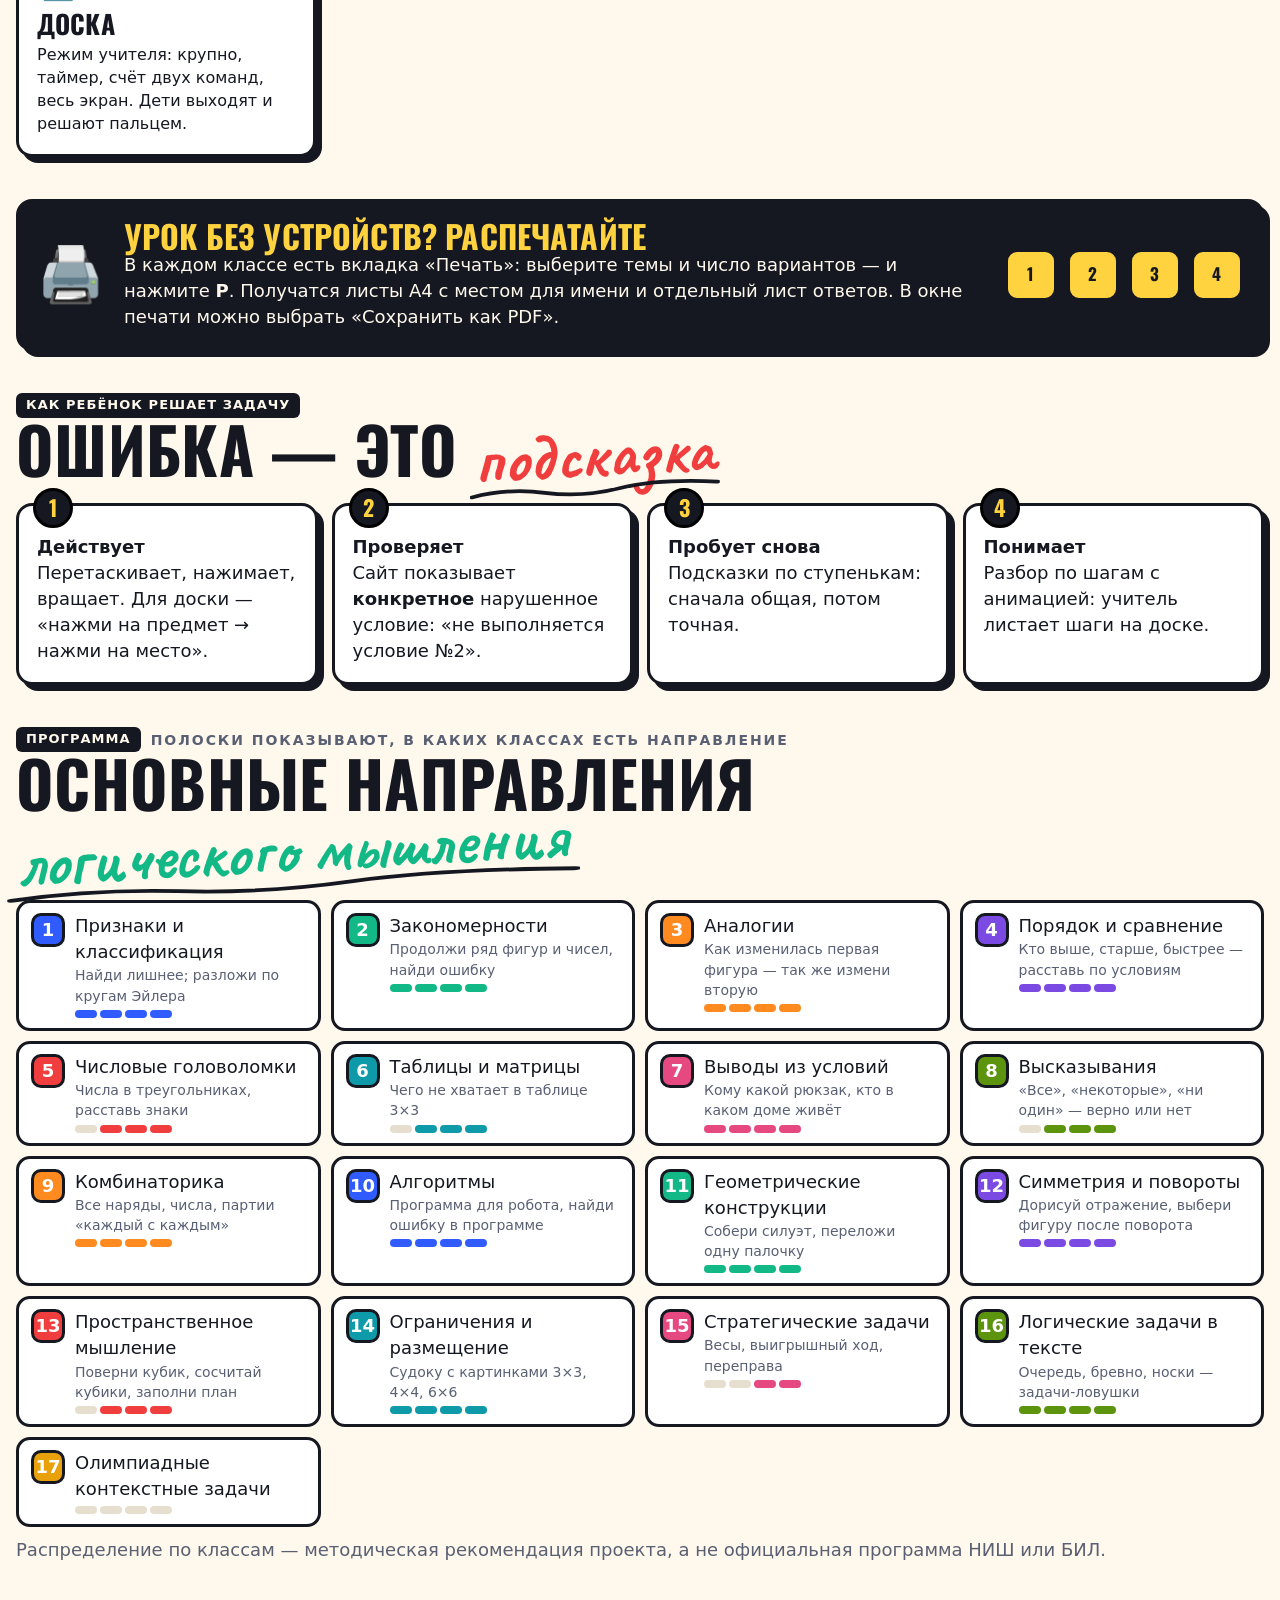
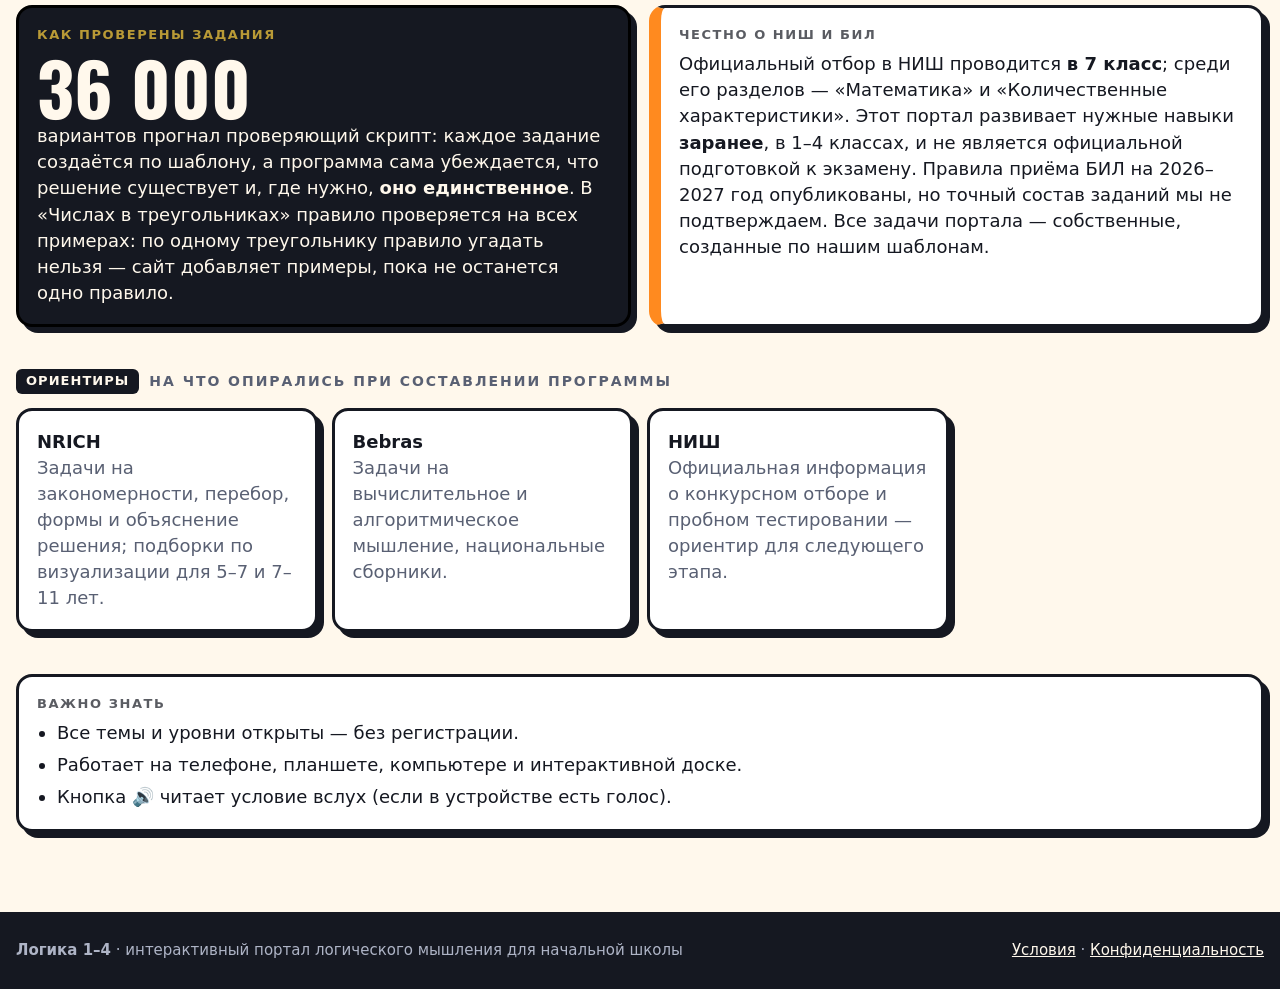
==== commit c697711d: "Публикация открытой части сайта" ====
--- a/index.html
+++ b/index.html
@@ -54,7 +54,7 @@
       <div class="card" style="--c:var(--green)"><div class="ic">🎯</div><h3><span class="ru">Тренируемся</span><span class="kz">Жаттығамыз</span></h3><p><span class="ru">10 заданий подряд. Получается — сложность растёт, ошибка — уровень снижается.</span><span class="kz">Қатарынан 10 тапсырма. Шықса — қиындық өседі, қателессе — деңгей төмендейді.</span></p></div>
       <div class="card" style="--c:var(--blue)"><div class="ic">🗂️</div><h3><span class="ru">Банк задач</span><span class="kz">Есептер банкі</span></h3><p><span class="ru">Выбор по теме, сложности и типу действия. У каждой задачи постоянный номер — удобно задавать на дом.</span><span class="kz">Тақырып, қиындық және әрекет түрі бойынша таңдау. Әр есептің тұрақты нөмірі бар — үйге беруге ыңғайлы.</span></p></div>
       <div class="card" style="--c:var(--orange)"><div class="ic">↻</div><h3><span class="ru">Новый вариант</span><span class="kz">Жаңа нұсқа</span></h3><p><span class="ru">Одна кнопка — новая задача по проверенному шаблону: другие числа, предметы, расположение.</span><span class="kz">Бір батырма — тексерілген үлгі бойынша жаңа есеп: басқа сандар, заттар, орналасу.</span></p></div>
-      <div class="card" style="--c:var(--orange)"><div class="ic">🏆</div><h3><span class="ru">Олимпиада</span><span class="kz">Олимпиада</span></h3><p><span class="ru">Контекстные задачи по шагам: данные → вопрос → план → решение. Игры «Әу, баста!» и «Көкпар» как на олимпиаде «Бастау».</span><span class="kz">Қадамдап шығарылатын контекстік есептер: дерек → сұрақ → жоспар → шешім. «Бастау» олимпиадасындағыдай «Әу, баста!» және «Көкпар» ойындары.</span></p></div>
+      <div class="card" style="--c:var(--orange)"><div class="ic">🏆</div><h3><span class="ru">Олимпиада</span><span class="kz">Олимпиада</span></h3><p><span class="ru">Контекстные задачи по шагам: данные → вопрос → план → решение. Командные игры «Әу, баста!» и «Көкпар» — к любой олимпиаде.</span><span class="kz">Қадамдап шығарылатын контекстік есептер: дерек → сұрақ → жоспар → шешім. «Әу, баста!» және «Көкпар» командалық ойындары — кез келген олимпиадаға.</span></p></div>
       <div class="card" style="--c:var(--pink)"><div class="ic">📝</div><h3><span class="ru">Проверочная</span><span class="kz">Тексеру жұмысы</span></h3><p><span class="ru">По одной теме или смешанная, 5–15 заданий, таймер по желанию. Разбор каждой задачи после.</span><span class="kz">Бір тақырып немесе аралас, 5–15 тапсырма, қаласаң таймер. Соңында әр есептің талдауы.</span></p></div>
       <div class="card" style="--c:var(--purple)"><div class="ic">📈</div><h3><span class="ru">Мои результаты</span><span class="kz">Нәтижелерім</span></h3><p><span class="ru">Освоенные темы, ошибки и задания для повторения — одной кнопкой «повторить ошибки».</span><span class="kz">Меңгерілген тақырыптар, қателер және қайталауға арналған тапсырмалар — «қателерді қайталау» бір батырмасымен.</span></p></div>
       <div class="card" style="--c:var(--ink)"><div class="ic">🖨️</div><h3><span class="ru">Печать</span><span class="kz">Басып шығару</span></h3><p><span class="ru">Листы A4 для уроков без устройств: темы, 1–4 варианта, поле для имени и ответы для учителя. Клавиша P — печать или PDF.</span><span class="kz">Құрылғысыз сабаққа A4 парақтар: тақырыптар, 1–4 нұсқа, есімге орын және мұғалімге жауаптар. P пернесі — басып шығару не PDF.</span></p></div>
